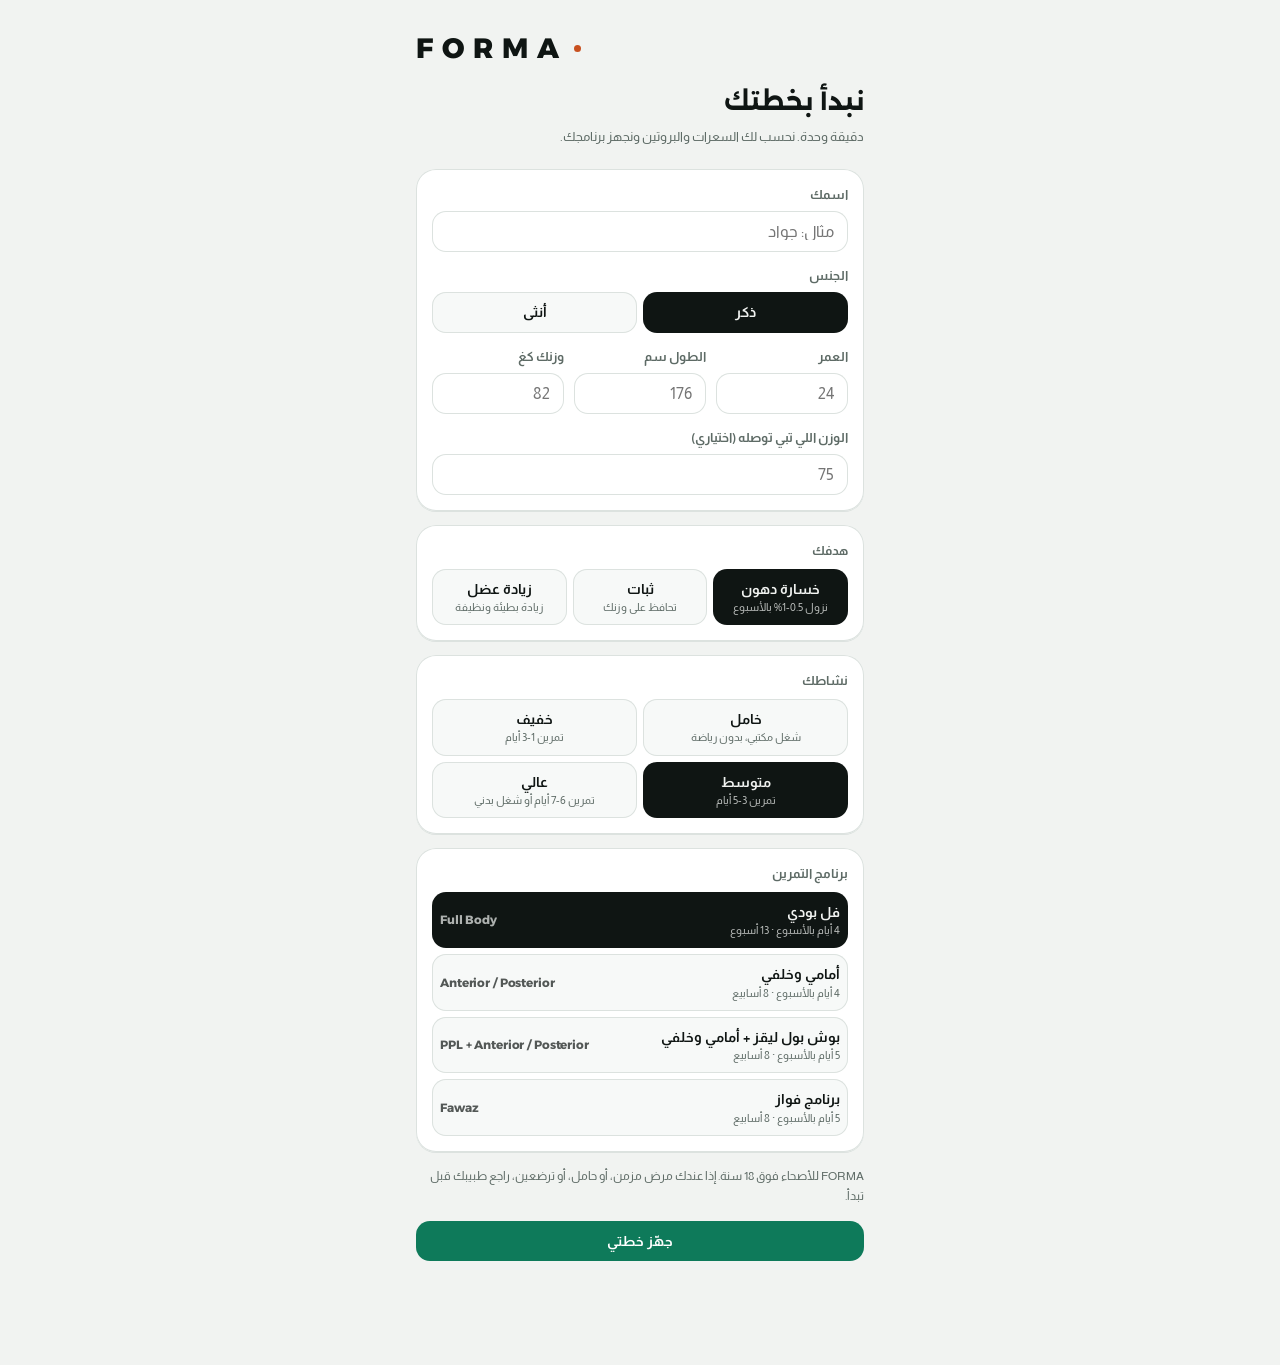
==== index.html @ 33a4f9f1 "Add files via upload" ====
<!doctype html>
<html lang="ar" dir="rtl">
<head>
<meta charset="utf-8">
<meta name="viewport" content="width=device-width, initial-scale=1, viewport-fit=cover">
<title>FORMA</title>
<meta name="description" content="FORMA: أكلك وتمرينك ووزنك في مكان واحد">
<meta name="theme-color" content="#F1F3F1" media="(prefers-color-scheme: light)">
<meta name="theme-color" content="#0B0F0E" media="(prefers-color-scheme: dark)">
<link rel="manifest" href="manifest.webmanifest">
<link rel="icon" href="icon-192.png" type="image/png">
<link rel="apple-touch-icon" href="apple-touch-icon.png">
<meta name="apple-mobile-web-app-capable" content="yes">
<meta name="mobile-web-app-capable" content="yes">
<meta name="apple-mobile-web-app-title" content="FORMA">
<meta name="apple-mobile-web-app-status-bar-style" content="default">
<link rel="preconnect" href="https://fonts.googleapis.com">
<link rel="preconnect" href="https://fonts.gstatic.com" crossorigin>
<link rel="stylesheet" href="https://fonts.googleapis.com/css2?family=Alexandria:wght@400;500;600;700;800&family=Almarai:wght@400;700;800&display=swap">
<style>
/* FORMA. Layout: single phone column, sticky top bar, fixed tab bar, bottom sheets */
:root{
  --bg:#F1F3F1; --surface:#FFFFFF; --raise:#F7F9F8; --ink:#0F1513; --muted:#5E6B66; --line:#DCE2DF;
  --accent:#0E7A5A; --accent-ink:#0A5C44; --accent-soft:#DDEFE7; --on-accent:#FFFFFF;
  --hot:#C8501F; --hot-soft:#F8E3D9; --track:#E3E8E5; --slab:#0F1513; --on-slab:#F1F3F1; --slab-muted:#9AA7A1; --slab-accent:#6FDDB2;
  --display:"Alexandria","Almarai",system-ui,sans-serif;
  --body:"Almarai","Alexandria",system-ui,sans-serif;
  --r:20px;
  padding-top:env(safe-area-inset-top,0px);
}
@media (prefers-color-scheme: dark){:root:not([data-theme="light"]){
  --bg:#0B0F0E; --surface:#141A18; --raise:#1A211F; --ink:#E9EFEC; --muted:#8E9C96; --line:#243029;
  --accent:#3DCB95; --accent-ink:#5FDBAA; --accent-soft:#15322A; --on-accent:#06100C;
  --hot:#F07A4F; --hot-soft:#3A2018; --track:#202925; --slab:#16201D; --on-slab:#E9EFEC; --slab-muted:#8E9C96; --slab-accent:#3DCB95; color-scheme:dark}}
:root[data-theme="dark"]{
  --bg:#0B0F0E; --surface:#141A18; --raise:#1A211F; --ink:#E9EFEC; --muted:#8E9C96; --line:#243029;
  --accent:#3DCB95; --accent-ink:#5FDBAA; --accent-soft:#15322A; --on-accent:#06100C;
  --hot:#F07A4F; --hot-soft:#3A2018; --track:#202925; --slab:#16201D; --on-slab:#E9EFEC; --slab-muted:#8E9C96; --slab-accent:#3DCB95; color-scheme:dark}
*{box-sizing:border-box}
[hidden]{display:none!important}
html{-webkit-text-size-adjust:100%}
body{background:var(--bg);color:var(--ink);font-family:var(--body);font-size:15px;line-height:1.6;margin:0;direction:rtl;-webkit-tap-highlight-color:transparent}
body::before{content:"";position:fixed;inset:0 0 auto;height:env(safe-area-inset-top,0px);z-index:10;background:var(--bg)}
.app{max-width:480px;margin:0 auto;padding-left:max(16px,env(safe-area-inset-left,0px));padding-right:max(16px,env(safe-area-inset-right,0px));padding-block:0 calc(104px + env(safe-area-inset-bottom,0px))}
.num{font-family:var(--display);font-variant-numeric:tabular-nums;letter-spacing:-.01em}
header{position:sticky;top:env(safe-area-inset-top,0px);background:var(--bg);z-index:5;display:flex;align-items:center;justify-content:space-between;gap:8px;padding-block:14px 12px}
.logo{font-family:var(--display);font-weight:800;font-size:19px;letter-spacing:.32em;direction:ltr;display:flex;align-items:center;gap:6px}
.logo i{width:7px;height:7px;border-radius:50%;background:var(--hot);display:inline-block}
.hright{display:flex;align-items:center;gap:8px}
.chipbtn{display:flex;align-items:center;gap:6px;background:var(--surface);border-radius:999px;padding:5px 12px;font-weight:700;font-size:13px;color:var(--ink);box-shadow:0 0 0 1px var(--line) inset}
.chipbtn svg{width:15px;height:15px}
.flame{fill:var(--hot)}
.iconbtn{width:36px;height:36px;padding:0;display:grid;place-items:center;background:var(--surface);border-radius:999px;color:var(--ink);box-shadow:0 0 0 1px var(--line) inset}
.iconbtn svg{width:18px;height:18px;stroke:currentColor;fill:none;stroke-width:1.8;stroke-linecap:round;stroke-linejoin:round}
h1,h2,h3{font-family:var(--display);margin:0;text-wrap:balance;font-weight:700}
h1{font-size:25px;line-height:1.35}
h2{font-size:17px}
h3{font-size:14px}
.sub{color:var(--muted);font-size:13px}
.lbl{font-size:12px;color:var(--muted);font-weight:700;letter-spacing:.02em}
.stack{display:flex;flex-direction:column;gap:14px}
.card{background:var(--surface);border-radius:var(--r);padding:16px;min-width:0;box-shadow:0 1px 0 var(--line),0 0 0 1px var(--line) inset}
.card.flat{box-shadow:none;background:var(--raise)}
.row{display:flex;align-items:center;justify-content:space-between;gap:10px}
.wrap{flex-wrap:wrap}
.wide{width:100%}
/* hero */
.hero{background:var(--slab);color:var(--on-slab);border-radius:24px;padding:18px 18px 16px;display:flex;flex-direction:column;gap:14px}
.hero .sub,.hero .lbl{color:var(--slab-muted)}
.big{font-family:var(--display);font-weight:800;font-size:56px;line-height:1;font-variant-numeric:tabular-nums;letter-spacing:-.02em}
.big small{font-size:15px;font-weight:600;color:var(--slab-muted);margin-inline-start:6px;letter-spacing:0}
.big.over{color:var(--hot)}
.meter{height:10px;border-radius:99px;background:color-mix(in srgb,var(--on-slab) 14%,transparent);overflow:hidden;display:flex}
.meter i{display:block;height:100%;background:var(--accent)}
.meter i.over{background:var(--hot)}
.macros{display:grid;grid-template-columns:repeat(3,1fr);gap:12px}
.mac{display:flex;flex-direction:column;gap:5px;min-width:0}
.mac .v{font-family:var(--display);font-weight:700;font-size:15px;font-variant-numeric:tabular-nums}
.mac .v span{color:var(--slab-muted);font-weight:500;font-size:12px}
.mbar{height:5px;border-radius:99px;background:color-mix(in srgb,var(--on-slab) 14%,transparent);overflow:hidden}
.mbar i{display:block;height:100%;border-radius:99px;background:var(--on-slab)}
.mac.p .mbar i{background:var(--accent)}
.mac.p .v{color:var(--slab-accent)}
.mac.p .mbar i{background:var(--slab-accent)}
.meter i{background:var(--slab-accent)}
/* buttons */
button{font-family:var(--body);font-size:14px;font-weight:700;border:0;border-radius:14px;padding:11px 14px;cursor:pointer;background:var(--accent-soft);color:var(--accent-ink);line-height:1.3}
button.primary{background:var(--accent);color:var(--on-accent)}
button.ink{background:var(--ink);color:var(--bg)}
button.ghost{background:none;color:var(--muted);padding:6px 8px;font-weight:700}
button.danger{background:var(--hot-soft);color:var(--hot)}
button.light{background:color-mix(in srgb,var(--on-slab) 12%,transparent);color:var(--on-slab)}
button:disabled{opacity:.35;cursor:default}
button:focus-visible,input:focus-visible,a:focus-visible{outline:3px solid var(--hot);outline-offset:2px}
.pill{display:inline-flex;align-items:center;gap:4px;font-size:11.5px;padding:3px 9px;border-radius:999px;background:var(--accent-soft);color:var(--accent-ink);font-weight:700;white-space:nowrap}
.pill.hot{background:var(--hot-soft);color:var(--hot)}
.pill.mute{background:var(--track);color:var(--muted)}
/* inputs */
input[type=search],input[type=number],input[type=text],input[type=date]{font-family:var(--body);font-size:16px;width:100%;padding:12px 14px;border-radius:14px;border:0;box-shadow:0 0 0 1px var(--line) inset;background:var(--surface);color:var(--ink);min-width:0}
.field{display:flex;flex-direction:column;gap:6px;min-width:0}
.field label,.flabel{font-size:12.5px;color:var(--muted);font-weight:700}
.grid2{display:grid;grid-template-columns:1fr 1fr;gap:10px}
.grid3{display:grid;grid-template-columns:repeat(3,1fr);gap:10px}
.seg{display:grid;gap:6px}
.seg button{background:var(--raise);color:var(--ink);font-weight:700;padding:11px 8px;text-align:center;box-shadow:0 0 0 1px var(--line) inset}
.seg button small{display:block;color:var(--muted);font-size:11px;font-weight:400;margin-top:2px}
.seg button[aria-pressed=true]{background:var(--ink);color:var(--bg);box-shadow:none}
.seg button[aria-pressed=true] small{color:var(--bg);opacity:.75}
.prog-opt{text-align:right!important;display:flex;justify-content:space-between;align-items:center;gap:8px}
.chips{display:flex;gap:8px;overflow-x:auto;padding-bottom:2px;scrollbar-width:none;margin-inline:-2px;padding-inline:2px}
.chips::-webkit-scrollbar{display:none}
.chip{white-space:nowrap;border-radius:999px;padding:8px 14px;background:var(--surface);box-shadow:0 0 0 1px var(--line) inset;color:var(--ink);font-weight:700;font-size:13px}
.chip[aria-pressed=true]{background:var(--ink);color:var(--bg);box-shadow:none}
/* lists */
.list{display:flex;flex-direction:column}
.item{display:flex;align-items:center;justify-content:space-between;gap:10px;padding:12px 2px;border-bottom:1px solid var(--line);background:none;border-radius:0;color:var(--ink);font-weight:400;text-align:right;width:100%}
.item:last-child{border-bottom:0}
.item .n{font-weight:700;min-width:0;flex:1;display:flex;flex-direction:column;gap:1px}
.item .n small{color:var(--muted);font-weight:400;font-size:12px}
.item .m{color:var(--muted);font-size:12.5px;font-variant-numeric:tabular-nums;white-space:nowrap;font-family:var(--display)}
.plus{width:34px;height:34px;border-radius:12px;display:grid;place-items:center;background:var(--accent-soft);color:var(--accent-ink);font-size:20px;font-weight:700;flex:none;font-family:var(--display)}
.daybar{display:flex;align-items:center;justify-content:space-between;gap:8px}
.daybar .d{font-family:var(--display);font-weight:700;font-size:17px}
.daybar button{width:40px;height:40px;padding:0;font-size:18px;background:var(--surface);color:var(--ink);box-shadow:0 0 0 1px var(--line) inset}
.meal-h{display:flex;align-items:center;justify-content:space-between;gap:8px;margin-bottom:2px}
.meal-h h3{font-size:14px}
.del{background:none;color:var(--muted);padding:4px 8px;font-size:20px;line-height:1}
.empty{color:var(--muted);font-size:13px;padding:6px 0}
.progress{height:8px;border-radius:99px;background:var(--track);overflow:hidden}
.progress i{display:block;height:100%;background:var(--accent);border-radius:99px}
/* training */
.ex{padding-block:14px;border-top:1px solid var(--line)}
.ex:first-child{border-top:0;padding-top:2px}
.ex-h{display:flex;align-items:flex-start;justify-content:space-between;gap:8px}
.ex a{color:var(--ink);font-weight:700;text-decoration:none;font-family:var(--display);font-size:15px;direction:ltr;unicode-bidi:isolate}
.ex .meta{display:flex;gap:6px;flex-wrap:wrap;margin-top:4px;align-items:center}
.ex .last{font-size:12px;color:var(--muted);font-variant-numeric:tabular-nums;margin-top:4px}
.sets{display:grid;grid-template-columns:24px 1fr 1fr 44px;gap:6px;align-items:center;margin-top:10px;font-variant-numeric:tabular-nums}
.sets input{padding:9px 6px;text-align:center;font-size:16px;font-family:var(--display)}
.sets input.pr{box-shadow:0 0 0 2px var(--accent) inset;background:var(--accent-soft)}
.sets .h{font-size:11px;color:var(--muted);text-align:center;font-weight:700}
.done{width:44px;height:42px;padding:0;border-radius:12px;background:var(--track);color:var(--muted);font-size:16px}
.done[aria-pressed=true]{background:var(--accent);color:var(--on-accent)}
.swap{padding:5px 10px;font-size:12px;border-radius:10px;background:var(--raise);color:var(--muted);box-shadow:0 0 0 1px var(--line) inset}
.rest{position:fixed;left:50%;transform:translateX(-50%);top:calc(64px + env(safe-area-inset-top,0px));z-index:7;background:var(--ink);color:var(--bg);border-radius:999px;padding:8px 16px;font-family:var(--display);font-weight:700;font-variant-numeric:tabular-nums;display:flex;gap:10px;align-items:center;font-size:14px}
.rest button{padding:2px 8px;background:none;color:var(--bg);opacity:.7;font-size:16px}
.guide{font-size:13px;color:var(--muted);line-height:1.8;margin:0;padding-inline-start:18px}
details summary{cursor:pointer;font-weight:700;font-size:13px;color:var(--ink);list-style:none}
details summary::-webkit-details-marker{display:none}
/* progress */
.grid28{display:grid;grid-template-columns:repeat(7,1fr);gap:6px;direction:ltr}
.grid28 i{aspect-ratio:1;border-radius:7px;background:var(--track);max-width:100%}
.grid28 i.f{background:color-mix(in srgb,var(--accent) 40%,var(--track))}
.grid28 i.w{background:var(--accent)}
.grid28 i.t{box-shadow:0 0 0 2px var(--ink) inset}
.legend{display:flex;gap:14px;font-size:12px;color:var(--muted);margin-top:10px;flex-wrap:wrap}
.legend b{display:inline-block;width:10px;height:10px;border-radius:3px;margin-inline-end:5px;vertical-align:middle}
.stats{display:grid;grid-template-columns:repeat(3,1fr);gap:8px}
.stat{background:var(--raise);border-radius:14px;padding:10px;display:flex;flex-direction:column;gap:2px;min-width:0}
.stat b{font-family:var(--display);font-size:18px;font-variant-numeric:tabular-nums}
.stat span{font-size:11.5px;color:var(--muted)}
/* nav */
nav{position:fixed;inset:auto 0 0;background:color-mix(in srgb,var(--surface) 92%,transparent);backdrop-filter:blur(14px);-webkit-backdrop-filter:blur(14px);border-top:1px solid var(--line);display:flex;justify-content:center;z-index:6;padding-bottom:env(safe-area-inset-bottom,0px);padding-left:env(safe-area-inset-left,0px);padding-right:env(safe-area-inset-right,0px)}
nav .in{display:grid;grid-template-columns:repeat(4,1fr);width:100%;max-width:480px}
nav button{background:none;color:var(--muted);border-radius:0;padding:10px 4px 12px;display:flex;flex-direction:column;align-items:center;gap:3px;font-size:11.5px}
nav button svg{width:23px;height:23px;stroke:currentColor;fill:none;stroke-width:1.8;stroke-linecap:round;stroke-linejoin:round}
nav button[aria-current=page]{color:var(--ink)}
nav button[aria-current=page] svg{stroke:var(--accent);stroke-width:2.2}
/* sheet */
.sheet-bg{position:fixed;inset:0;background:rgba(4,8,6,.5);z-index:20}
.sheet{position:fixed;inset:auto 0 0;z-index:21;background:var(--surface);border-radius:26px 26px 0 0;padding-block:10px calc(18px + env(safe-area-inset-bottom,0px));padding-left:max(16px,env(safe-area-inset-left,0px));padding-right:max(16px,env(safe-area-inset-right,0px));max-width:480px;margin:0 auto;max-height:90vh;overflow-y:auto}
.grab{width:40px;height:5px;border-radius:99px;background:var(--line);margin:0 auto 12px}
.amts{display:grid;grid-template-columns:repeat(3,1fr);gap:6px;margin:12px 0 10px}
.amts button,.meals button{padding:11px 0;background:var(--raise);color:var(--ink);box-shadow:0 0 0 1px var(--line) inset;font-family:var(--display)}
.amts button[aria-pressed=true]{background:var(--ink);color:var(--bg);box-shadow:none}
.meals{display:grid;grid-template-columns:repeat(4,1fr);gap:6px;margin:10px 0 12px}
.meals button{font-family:var(--body);font-size:13px;padding:9px 0}
.meals button[aria-pressed=true]{background:var(--accent);color:var(--on-accent);box-shadow:none}
.mrow{display:grid;grid-template-columns:repeat(4,1fr);gap:6px}
.mrow div{background:var(--raise);border-radius:12px;padding:8px 4px;text-align:center}
.mrow b{display:block;font-family:var(--display);font-size:16px;font-variant-numeric:tabular-nums}
.mrow span{font-size:11px;color:var(--muted)}
.check{display:flex;align-items:center;gap:8px;font-size:14px;margin:10px 0}
.check input{width:20px;height:20px;accent-color:var(--accent)}
.toast{position:fixed;left:50%;transform:translateX(-50%);bottom:calc(88px + env(safe-area-inset-bottom,0px));background:var(--ink);color:var(--bg);padding:11px 16px;border-radius:14px;z-index:30;font-weight:700;max-width:calc(100% - 32px);text-align:center;font-size:14px}
.note{font-size:12px;color:var(--muted);margin:0;line-height:1.7}
.center{text-align:center}
.install{background:var(--accent-soft);box-shadow:none}
.install ol{margin:6px 0 0;padding-inline-start:20px;color:var(--ink);font-size:13.5px}
.review{background:var(--raise);box-shadow:0 0 0 1px var(--line) inset}
.welcome{padding-block:26px 8px;display:flex;flex-direction:column;gap:8px}
.welcome .logo{font-size:28px;margin-bottom:6px}
.tip{display:flex;gap:12px;align-items:flex-start}
.tip .q{font-family:var(--display);font-weight:800;font-size:34px;line-height:.8;color:var(--accent)}
.tip p{margin:0;font-weight:700;font-size:15px;line-height:1.7}
.src{font-size:11px;color:var(--muted)}
svg text{fill:var(--muted);font-size:11px;font-family:var(--body)}
@media (prefers-reduced-motion:no-preference){.meter i,.mbar i,.progress i{transition:width .5s ease}}
.ed-sn{font-weight:700;font-size:17px}
.ed-ex{padding-block:12px;border-top:1px solid var(--line)}
.ed-top{display:flex;align-items:center;justify-content:space-between;gap:8px}
.ed-name{background:none;box-shadow:none;padding:4px 0;font-weight:700;color:var(--ink);text-align:left;flex:1;min-width:0;overflow-wrap:anywhere;font-size:15px;border-radius:0;text-decoration:underline dotted;text-decoration-color:var(--muted);text-underline-offset:5px}
.ed-move{display:flex;gap:4px;flex:none}
.ed-move button,.ed-step button{width:36px;height:36px;padding:0;border-radius:10px;font-size:16px;background:var(--raise);color:var(--ink);box-shadow:0 0 0 1px var(--line) inset}
.ed-move button:disabled{opacity:.3}
.ed-move .ed-rm{color:var(--hot)}
.ed-ctl{display:flex;align-items:center;gap:8px;margin-top:10px;flex-wrap:wrap}
.ed-step{display:flex;align-items:center;gap:8px;margin-inline-end:6px}
.ed-step b{min-width:16px;text-align:center;font-size:16px}
input.ed-reps{width:96px;padding:8px 10px}
.ed-add{background:transparent;color:var(--accent);box-shadow:none;border:1.5px dashed var(--line);font-weight:700}
.ed-day .swap{white-space:nowrap;flex:none}
</style>
</head>
<body>
<div class="app">
  <header id="hdr">
    <div class="logo">FORMA<i></i></div>
    <div class="hright">
      <div class="chipbtn" title="أيام متتالية سجلت فيها"><span id="streakIco" style="display:flex"></span><span id="streakN" class="num">0</span></div>
      <button class="iconbtn" id="gearB" aria-label="ملفي والإعدادات"></button>
    </div>
  </header>
  <main id="view" class="stack"></main>
</div>
<nav><div class="in">
  <button data-tab="today"><svg viewBox="0 0 24 24"><path d="M3 11.5 12 4l9 7.5"/><path d="M5.5 10v9.5h13V10"/></svg>اليوم</button>
  <button data-tab="food"><svg viewBox="0 0 24 24"><path d="M4 12h16a8 8 0 0 1-16 0z"/><path d="M8 8.5c0-1.6 1.5-1.6 1.5-3.2M12.5 8.5c0-1.6 1.5-1.6 1.5-3.2"/></svg>الأكل</button>
  <button data-tab="train"><svg viewBox="0 0 24 24"><path d="M2.5 10v4M5.5 7.5v9M18.5 7.5v9M21.5 10v4M5.5 12h13"/></svg>التمرين</button>
  <button data-tab="progress"><svg viewBox="0 0 24 24"><path d="M4 19.5h16"/><path d="M6 15.5l4-5 3 3 5-6.5"/></svg>تقدمي</button>
</div></nav>
<script src="foods.js"></script>
<script src="programs.js"></script>
<script src="app.js"></script>
</body>
</html>
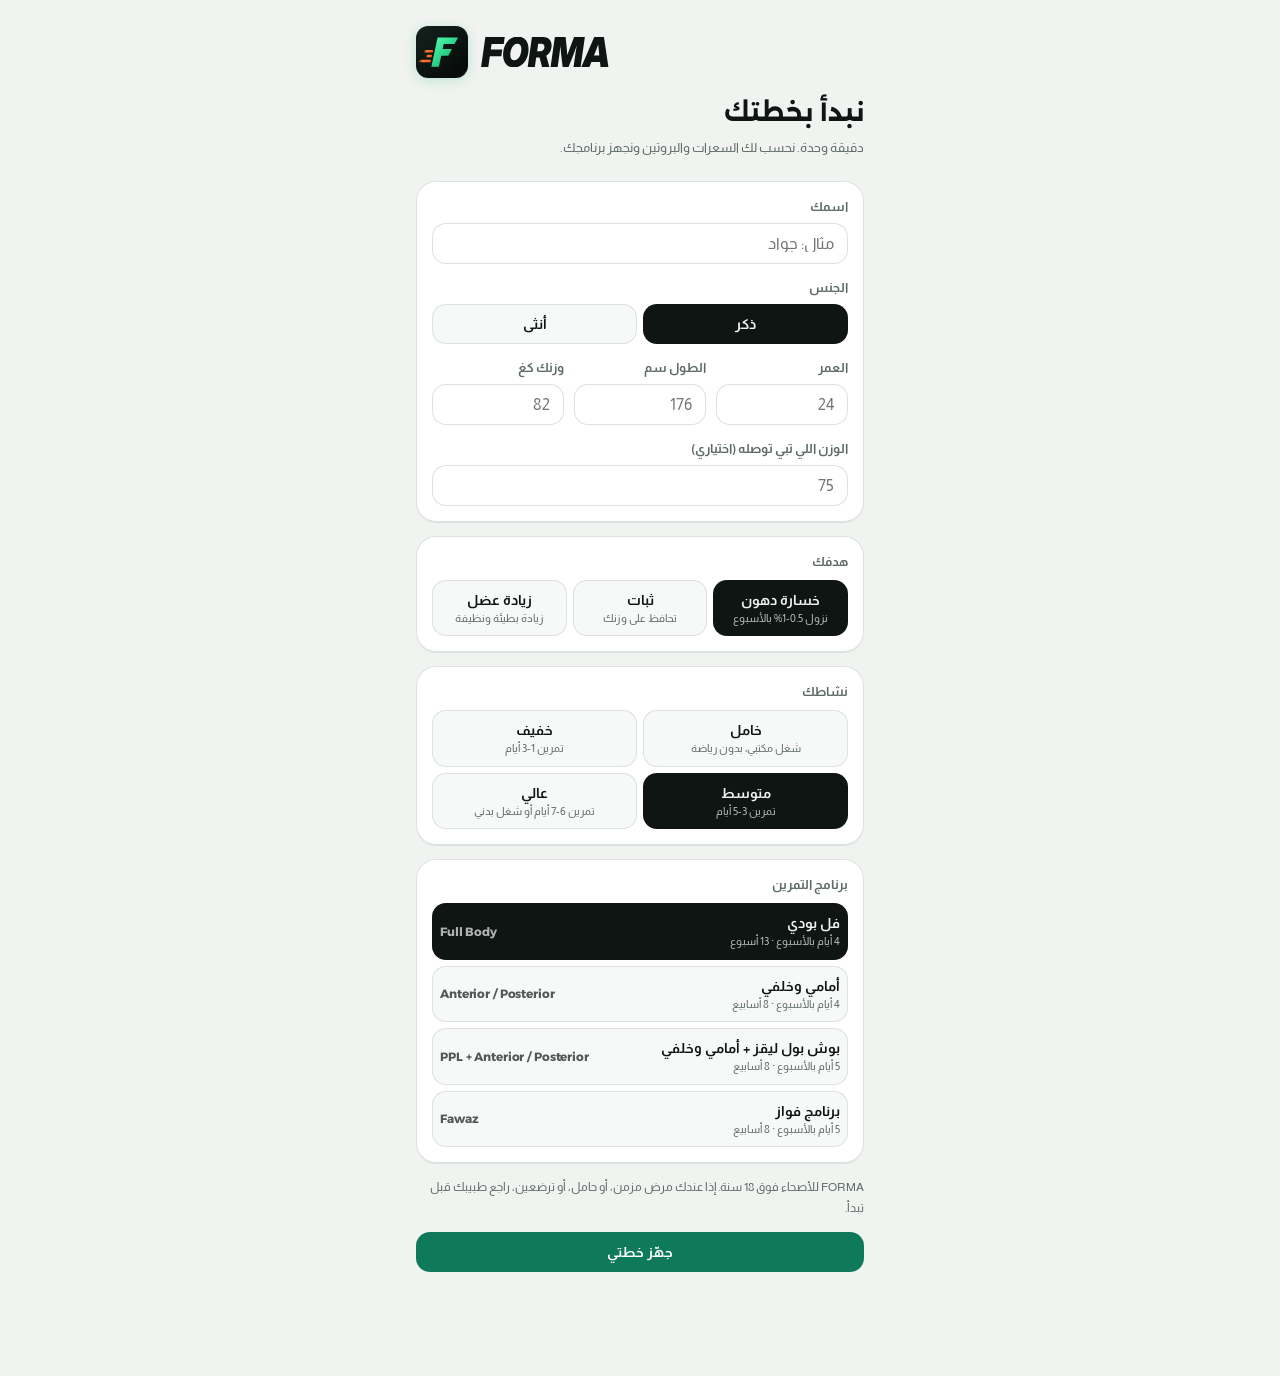
==== commit 75b7215b: "Add files via upload" ====
--- a/index.html
+++ b/index.html
@@ -44,8 +44,8 @@
 .app{max-width:480px;margin:0 auto;padding-left:max(16px,env(safe-area-inset-left,0px));padding-right:max(16px,env(safe-area-inset-right,0px));padding-block:0 calc(104px + env(safe-area-inset-bottom,0px))}
 .num{font-family:var(--display);font-variant-numeric:tabular-nums;letter-spacing:-.01em}
 header{position:sticky;top:env(safe-area-inset-top,0px);background:var(--bg);z-index:5;display:flex;align-items:center;justify-content:space-between;gap:8px;padding-block:14px 12px}
-.logo{font-family:var(--display);font-weight:800;font-size:19px;letter-spacing:.32em;direction:ltr;display:flex;align-items:center;gap:6px}
-.logo i{width:7px;height:7px;border-radius:50%;background:var(--hot);display:inline-block}
+.logo{direction:ltr;display:flex;align-items:center;gap:9px;color:var(--ink)}
+.logo .mk{width:32px;height:32px;flex:none;filter:drop-shadow(0 2px 6px rgba(16,179,109,.25))}.logo .wm{height:19px;width:auto;display:block}
 .hright{display:flex;align-items:center;gap:8px}
 .chipbtn{display:flex;align-items:center;gap:6px;background:var(--surface);border-radius:999px;padding:5px 12px;font-weight:700;font-size:13px;color:var(--ink);box-shadow:0 0 0 1px var(--line) inset}
 .chipbtn svg{width:15px;height:15px}
@@ -189,7 +189,7 @@
 .install ol{margin:6px 0 0;padding-inline-start:20px;color:var(--ink);font-size:13.5px}
 .review{background:var(--raise);box-shadow:0 0 0 1px var(--line) inset}
 .welcome{padding-block:26px 8px;display:flex;flex-direction:column;gap:8px}
-.welcome .logo{font-size:28px;margin-bottom:6px}
+.welcome .logo{margin-bottom:10px;gap:12px}.welcome .logo .mk{width:52px;height:52px}.welcome .logo .wm{height:30px}
 .tip{display:flex;gap:12px;align-items:flex-start}
 .tip .q{font-family:var(--display);font-weight:800;font-size:34px;line-height:.8;color:var(--accent)}
 .tip p{margin:0;font-weight:700;font-size:15px;line-height:1.7}
@@ -210,12 +210,25 @@
 input.ed-reps{width:96px;padding:8px 10px}
 .ed-add{background:transparent;color:var(--accent);box-shadow:none;border:1.5px dashed var(--line);font-weight:700}
 .ed-day .swap{white-space:nowrap;flex:none}
+.say{border:1.5px solid color-mix(in srgb,var(--accent) 35%,transparent)}
+.say-in{display:flex;gap:8px;align-items:center}
+.say-in input{flex:1}
+.say-in .primary{padding-inline:18px;white-space:nowrap}
+.mic{width:46px;height:46px;flex:none;padding:0;border-radius:14px;display:grid;place-items:center;background:var(--raise);box-shadow:0 0 0 1px var(--line) inset;color:var(--ink)}
+.mic svg{width:22px;height:22px;fill:none;stroke:currentColor;stroke-width:2;stroke-linecap:round}
+.mic.on{background:var(--hot);color:#fff;box-shadow:none;animation:pulse 1.2s infinite}
+@keyframes pulse{50%{opacity:.6}}
+.say-row{padding:10px 0;border-bottom:1px solid var(--line);display:grid;gap:8px}
+.say-sel{width:100%;font:inherit;font-weight:700;padding:10px 12px;border-radius:12px;border:0;box-shadow:0 0 0 1px var(--line) inset;background:var(--surface);color:var(--ink)}
+input.say-amt{width:96px;text-align:center;padding:8px 10px}
 </style>
 </head>
 <body>
 <div class="app">
   <header id="hdr">
-    <div class="logo">FORMA<i></i></div>
+    <div class="logo" aria-label="FORMA"><svg class="mk" viewBox="0 0 512 512" aria-hidden="true"><defs><linearGradient id="fhbg" x1="0" y1="0" x2="1" y2="1"><stop offset="0" stop-color="#14211C"/><stop offset="1" stop-color="#050807"/></linearGradient><linearGradient id="fhgr" x1="0" y1="0" x2="1" y2="1"><stop offset="0" stop-color="#4DF5A8"/><stop offset="1" stop-color="#10B36D"/></linearGradient><linearGradient id="fhor" x1="0" y1="0" x2="1" y2="0"><stop offset="0" stop-color="#FF8A3D" stop-opacity="0"/><stop offset=".35" stop-color="#FF7A2F"/><stop offset="1" stop-color="#FF5A1F"/></linearGradient></defs><rect width="512" height="512" rx="120" fill="url(#fhbg)"/><g transform="translate(256 256) skewX(-12) translate(-256 -256)">
+<rect x="70" y="236" width="96" height="24" rx="12" fill="url(#fhor)"/><rect x="104" y="284" width="62" height="24" rx="12" fill="url(#fhor)"/><rect x="40" y="332" width="126" height="24" rx="12" fill="url(#fhor)"/>
+<path d="M182 112 H384 L362 178 H256 V226 H348 L326 292 H256 V400 H182 Z" fill="url(#fhgr)"/></g></svg><svg class="wm" viewBox="-60 -1490 6478 1490" aria-hidden="true"><path d="M-6.02 0H351.74L428.28 -536H998.46L1046.62 -874H476.44L513.42 -1138H1118.0L1168.74 -1490H206.4Z M1628.8400000000001 24C2064.0 24 2352.1 -389 2352.1 -893C2352.1 -1294 2126.7799999999997 -1514 1812.88 -1514C1369.98 -1514 1088.76 -1090 1088.76 -597C1088.76 -198 1313.22 24 1628.8400000000001 24ZM1645.1799999999998 -336C1513.6 -336 1446.52 -430 1446.52 -601C1446.52 -853 1560.9 -1154 1796.54 -1154C1928.12 -1154 1995.1999999999998 -1060 1995.1999999999998 -890C1995.1999999999998 -642 1885.12 -336 1645.1799999999998 -336Z M2307.38 0H2665.1400000000003L2731.36 -466H2897.34L3022.9 0H3387.54L3231.88 -555C3369.48 -641 3461.5 -785 3488.16 -970C3532.88 -1289 3369.48 -1490 3064.1800000000003 -1490H2519.8ZM2777.8 -788 2829.4 -1152H2989.36C3096.86 -1152 3154.48 -1079 3139.0 -970C3123.52 -861 3044.4 -788 2936.9 -788Z M3445.16 0H3796.04L3877.74 -576C3891.5 -672 3912.14 -862 3933.64 -1047C3949.12 -864 3965.46 -677 3977.5 -576L4047.16 0H4336.12L4566.6 -576C4608.74 -681 4680.98 -878 4748.0599999999995 -1065C4717.1 -876 4681.84 -676 4667.219999999999 -576L4585.5199999999995 0H4936.4L5148.82 -1490H4613.04L4432.44 -1024C4393.74 -923 4330.96 -750 4276.78 -597C4265.599999999999 -750 4251.84 -923 4240.66 -1024L4191.639999999999 -1490H3657.58Z M4971.66 0H5374.139999999999L5472.179999999999 -245H5900.459999999999L5926.259999999999 0H6317.5599999999995L6095.679999999999 -1490H5614.08ZM5600.32 -565 5605.48 -578C5677.719999999999 -758 5745.66 -932 5812.74 -1113C5828.219999999999 -932 5846.28 -758 5865.2 -578L5866.919999999999 -565Z" fill="currentColor"/></svg></div>
     <div class="hright">
       <div class="chipbtn" title="أيام متتالية سجلت فيها"><span id="streakIco" style="display:flex"></span><span id="streakN" class="num">0</span></div>
       <button class="iconbtn" id="gearB" aria-label="ملفي والإعدادات"></button>
@@ -231,6 +244,7 @@
 </div></nav>
 <script src="foods.js"></script>
 <script src="programs.js"></script>
+<script src="smart.js"></script>
 <script src="app.js"></script>
 </body>
 </html>
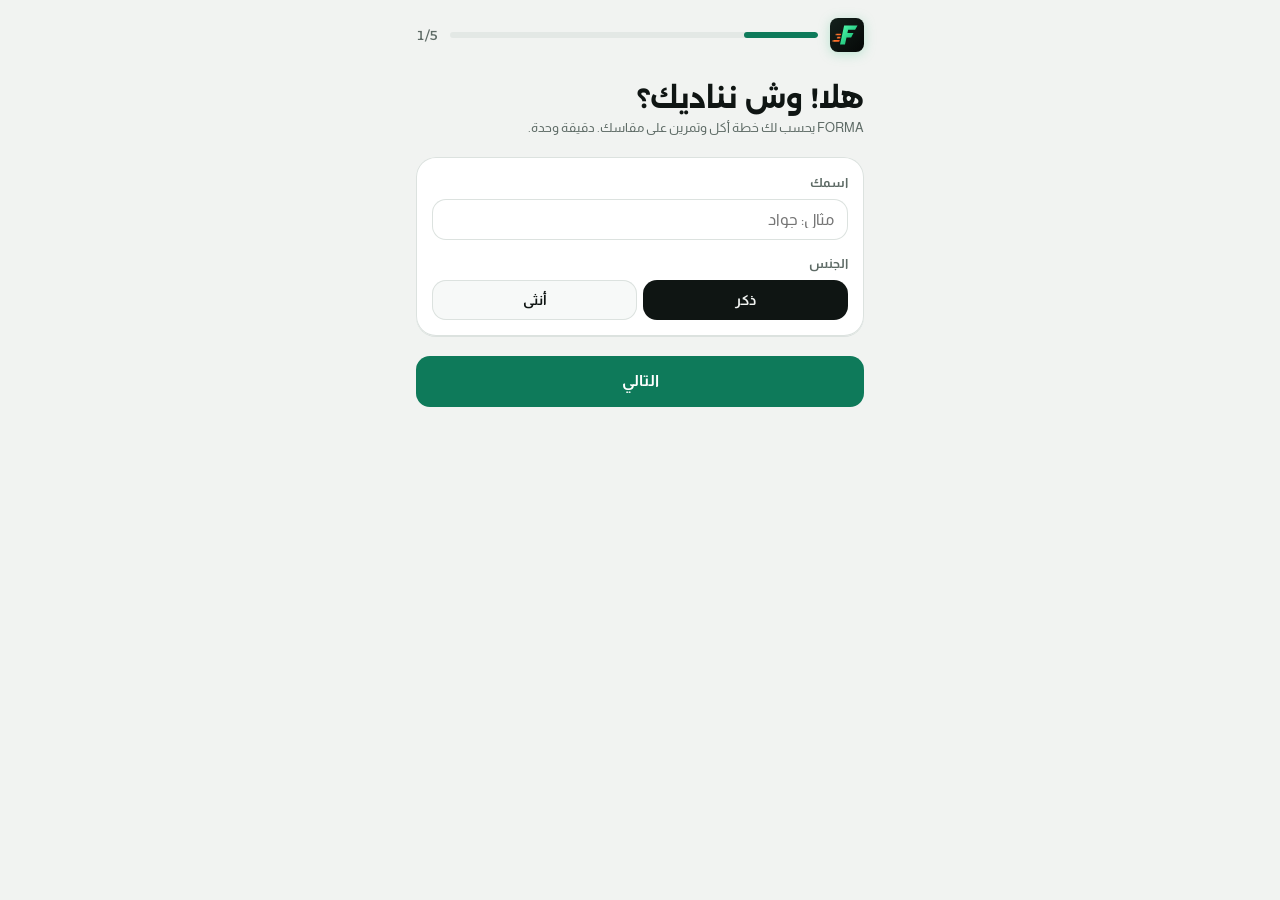
==== commit fff4e91c: "FORMA 2.5: barcode scan, plan screen, lighter workout, share cards, smarter suggestions" ====
--- a/index.html
+++ b/index.html
@@ -222,6 +222,7 @@
 .say-sel{width:100%;font:inherit;font-weight:700;padding:10px 12px;border-radius:12px;border:0;box-shadow:0 0 0 1px var(--line) inset;background:var(--surface);color:var(--ink)}
 input.say-amt{width:96px;text-align:center;padding:8px 10px}
 </style>
+<link rel="stylesheet" href="plus.css">
 </head>
 <body>
 <div class="app">
--- a/plus.css
+++ b/plus.css
@@ -0,0 +1,76 @@
+/* FORMA 2.5: الباركود، البداية، التمرين، المشاركة */
+button svg{width:18px;height:18px;stroke:currentColor;fill:none;stroke-width:1.9;stroke-linecap:round;stroke-linejoin:round;vertical-align:-4px}
+.scanb{width:46px;height:46px;flex:none;padding:0;display:grid;place-items:center;background:var(--surface);color:var(--ink);box-shadow:0 0 0 1px var(--line) inset}
+.scanb svg{width:22px;height:22px}
+.scanbox{position:relative;margin-top:12px;border-radius:20px;overflow:hidden;background:#000;aspect-ratio:4/3}
+.scanbox video{width:100%;height:100%;object-fit:cover;display:block}
+.scanframe{position:absolute;inset:0;display:grid;place-items:center;pointer-events:none}
+.scanframe i{width:72%;height:34%;border-radius:16px;box-shadow:0 0 0 2000px rgba(0,0,0,.38);outline:3px solid #3DCB95;outline-offset:-3px;position:relative;overflow:hidden}
+.scanframe i::after{content:"";position:absolute;left:0;right:0;top:0;height:2px;background:#3DCB95;box-shadow:0 0 12px #3DCB95;animation:scanline 1.6s ease-in-out infinite alternate}
+@keyframes scanline{to{top:calc(100% - 2px)}}
+.scanmsg{position:absolute;inset:auto 0 10px;text-align:center;color:#fff;font-weight:700;font-size:13px;text-shadow:0 1px 3px rgba(0,0,0,.6)}
+
+/* البداية */
+.wz-top{display:flex;align-items:center;gap:12px;padding-top:18px;min-height:52px}
+.wz-logo{margin:0}.wz-logo .mk{width:34px;height:34px}.wz-logo .wm{display:none}
+.wz-back{font-size:20px;padding:6px 10px;color:var(--ink)}
+.wz-bar{flex:1;height:6px;border-radius:99px;background:var(--track);overflow:hidden}
+.wz-bar i{display:block;height:100%;background:var(--accent);border-radius:99px;transition:width .4s ease}
+.wz{animation:wzIn .35s ease both}
+@keyframes wzIn{from{opacity:0;transform:translateX(-14px)}to{opacity:1;transform:none}}
+.wz-q{padding-block:14px 4px}.wz-q h1{font-size:28px}
+.wz-opts{grid-template-columns:1fr}
+.wz-opts button{padding:18px 16px;font-size:16px;text-align:right;border-radius:18px}
+.wz-opts button small{font-size:12.5px;margin-top:4px}
+.wz-next{margin-top:6px;padding:15px;font-size:16px}
+
+/* خطتك جاهزة */
+.plan{display:flex;flex-direction:column;gap:14px;padding-top:6px}
+.plan-h{display:flex;flex-direction:column;gap:8px;align-items:flex-start}.plan-h h1{font-size:27px}
+.plan-mac{display:grid;grid-template-columns:repeat(3,1fr);gap:8px}
+.plan-mac div{background:color-mix(in srgb,var(--on-slab) 8%,transparent);border-radius:14px;padding:10px;text-align:center}
+.plan-mac b{display:block;font-family:var(--display);font-size:22px;font-weight:800;color:var(--slab-accent)}
+.plan-mac span{font-size:12px;color:var(--slab-muted)}
+.plan-chart{width:100%;height:auto;display:block;margin-top:4px;direction:ltr}
+.plan-chart text{font-size:12px}
+.pj-line{stroke-dasharray:900;stroke-dashoffset:900;animation:draw 1.4s .5s ease forwards}
+@keyframes draw{to{stroke-dashoffset:0}}
+.plan-steps{margin:0;padding-inline-start:20px;display:flex;flex-direction:column;gap:8px;font-size:14px;line-height:1.7}
+.rise{animation:rise .5s cubic-bezier(.2,.8,.2,1) both;animation-delay:calc(var(--d,0)*90ms)}
+@keyframes rise{from{opacity:0;transform:translateY(14px)}to{opacity:1;transform:none}}
+
+/* التمرين */
+.ex-list{padding-block:8px}
+.ex{scroll-margin-top:80px}
+.ex-c{display:flex;align-items:center;gap:12px;width:100%;background:none;border-radius:0;padding:12px 2px;border-top:1px solid var(--line);color:var(--ink);text-align:right;font-weight:400}
+.ex-list>.ex:first-child{border-top:0}
+.ex-ci{width:30px;height:30px;flex:none;border-radius:99px;display:grid;place-items:center;background:var(--track);color:var(--muted);font-family:var(--display);font-weight:800;font-size:13px}
+.ex-c.ok .ex-ci{background:var(--accent);color:var(--on-accent)}
+.ex-c.ok .ex-cn b{color:var(--muted)}
+.ex-cn{flex:1;min-width:0;display:flex;flex-direction:column;gap:1px}
+.ex-cn b{font-family:var(--display);font-size:14.5px;text-align:right;unicode-bidi:plaintext;overflow:hidden;text-overflow:ellipsis;white-space:nowrap}
+.ex-cn small{font-size:12px;color:var(--muted)}
+.ex-cc{font-size:12px;color:var(--accent);font-weight:800;white-space:nowrap}
+.ex.open{background:var(--raise);margin-inline:-10px;padding:14px 10px;border-radius:16px;border-top:0}
+.ex-tools{display:flex;gap:6px;flex:none}
+.ex-tools .swap svg{width:16px;height:16px;vertical-align:-3px}
+.ex-next{display:block;margin:10px auto 0;color:var(--accent)}
+.wk-stat{display:flex;justify-content:space-between;background:var(--surface);border-radius:14px;padding:10px 14px;font-size:13px;color:var(--muted);box-shadow:0 0 0 1px var(--line) inset}
+.wk-stat b{color:var(--ink);font-family:var(--display);margin-inline-start:4px}
+.rest{gap:10px;padding:8px 10px 8px 14px;top:auto;bottom:calc(84px + env(safe-area-inset-bottom,0px));box-shadow:0 6px 24px rgba(0,0,0,.25)}
+body:has(#rest) .toast{bottom:calc(140px + env(safe-area-inset-bottom,0px))}
+body:has(#rest) .app{padding-bottom:150px}
+.rest b{font-size:17px;min-width:44px;text-align:center}
+.rest button{padding:4px 9px;border-radius:99px;font-size:13px;opacity:1;background:color-mix(in srgb,var(--bg) 16%,transparent);color:var(--bg)}
+.rest.ready{background:var(--accent);color:var(--on-accent)}
+.rest.ready button{color:var(--on-accent);background:color-mix(in srgb,var(--on-accent) 14%,transparent)}
+.done-h{display:flex;flex-direction:column;gap:8px;align-items:flex-start}
+
+/* المشاركة */
+.shareb{display:inline-flex;align-items:center;gap:6px;padding:9px 14px;white-space:nowrap}
+.share-img{display:block;width:62%;max-width:260px;margin:10px auto 0;border-radius:18px;box-shadow:0 8px 30px rgba(0,0,0,.25)}
+a.btn{display:flex;align-items:center;justify-content:center;font-family:var(--body);font-size:14px;font-weight:700;border-radius:14px;padding:11px 14px;background:var(--accent-soft);color:var(--accent-ink);text-decoration:none}
+a.btn.primary{background:var(--accent);color:var(--on-accent)}
+.hp{color:var(--accent);font-weight:800}
+.hero .hp{color:var(--slab-accent)}
+@media (prefers-reduced-motion:reduce){.rise,.wz,.pj-line,.scanframe i::after{animation:none!important;opacity:1;transform:none;stroke-dashoffset:0}}
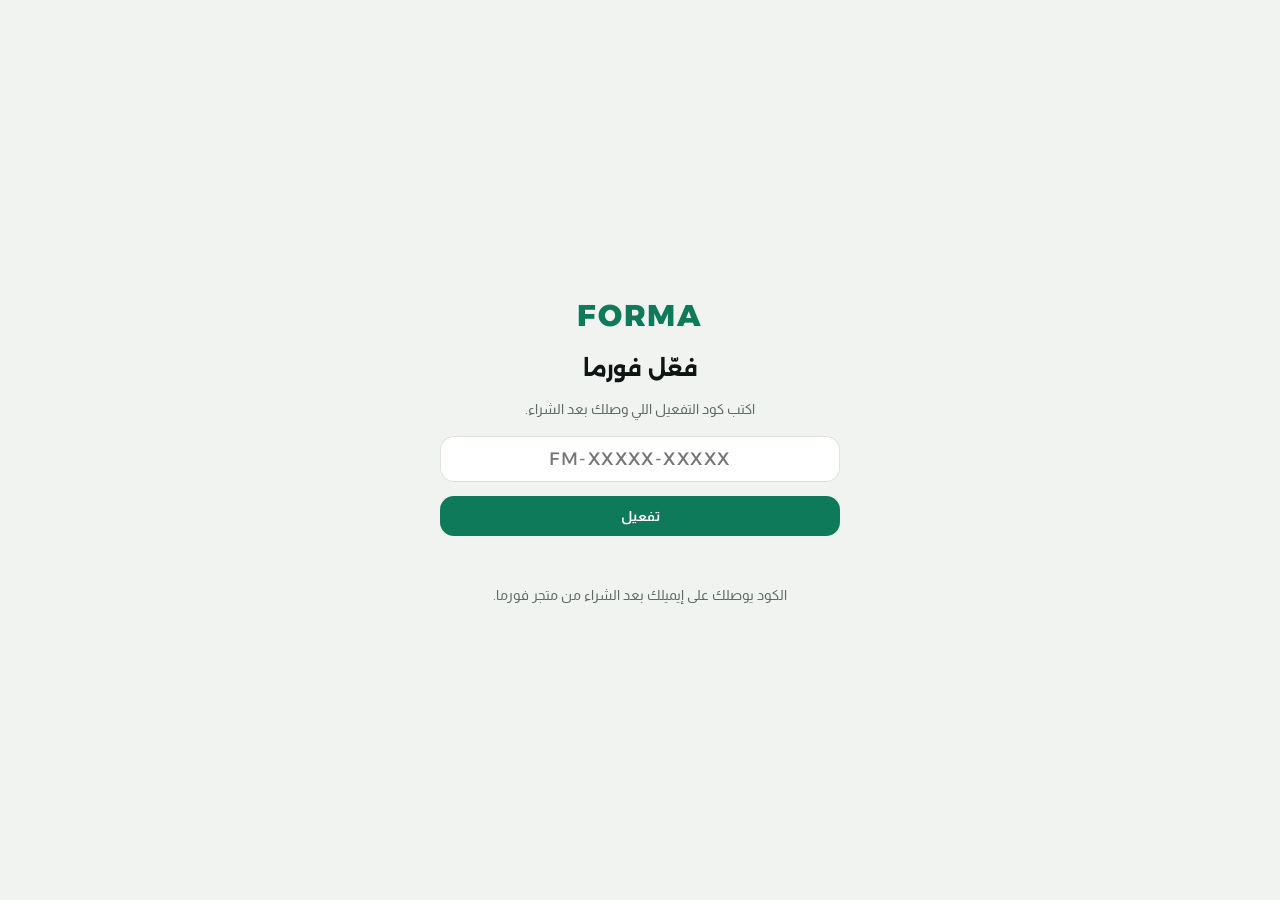
==== commit b67e9964: "Load activation gate in public app Co-Authored-By: Claude Opus 5.5 <noreply@anthropic.com> Claude-S" ====
--- a/index.html
+++ b/index.html
@@ -243,6 +243,7 @@
   <button data-tab="train"><svg viewBox="0 0 24 24"><path d="M2.5 10v4M5.5 7.5v9M18.5 7.5v9M21.5 10v4M5.5 12h13"/></svg>التمرين</button>
   <button data-tab="progress"><svg viewBox="0 0 24 24"><path d="M4 19.5h16"/><path d="M6 15.5l4-5 3 3 5-6.5"/></svg>تقدمي</button>
 </div></nav>
+<script src="gate.js"></script>
 <script src="foods.js"></script>
 <script src="programs.js"></script>
 <script src="smart.js"></script>
--- a/plus.css
+++ b/plus.css
@@ -74,3 +74,100 @@
 .hp{color:var(--accent);font-weight:800}
 .hero .hp{color:var(--slab-accent)}
 @media (prefers-reduced-motion:reduce){.rise,.wz,.pj-line,.scanframe i::after{animation:none!important;opacity:1;transform:none;stroke-dashoffset:0}}
+
+/* FORMA 2.6: ماكروز ملونة + صفحة أكل أبسط */
+:root{--mp:#0E8A5F;--mc:#B7791F;--mf:#D2452F}
+@media (prefers-color-scheme: dark){:root:not([data-theme="light"]){--mp:#4ADE80;--mc:#FBBF24;--mf:#F87171}}
+:root[data-theme="dark"]{--mp:#4ADE80;--mc:#FBBF24;--mf:#F87171}
+.mx{display:inline-flex;gap:10px;margin-top:4px;font-family:var(--display);font-size:12px;font-weight:800;letter-spacing:.01em;align-self:flex-start}
+.mx>span{display:inline-flex;align-items:baseline;gap:2px}
+.mx b{font-weight:600;color:var(--muted);font-variant-numeric:tabular-nums}
+.mp{color:var(--mp)}.mc{color:var(--mc)}.mf{color:var(--mf)}
+.item.fi{align-items:center}
+.item.fi .n small{font-size:12px}
+.kc{display:flex;flex-direction:column;align-items:center;font-family:var(--display);font-weight:800;font-size:16px;line-height:1.1;min-width:44px;color:var(--ink)}
+.kc small{font-size:10.5px;font-weight:500;color:var(--muted)}
+/* ملخص اليوم فوق صفحة الأكل */
+.fsum{position:sticky;top:calc(62px + env(safe-area-inset-top,0px));z-index:4;background:var(--surface);border-radius:22px;padding:12px 12px 14px;box-shadow:0 0 0 1px var(--line) inset,0 6px 18px rgba(0,0,0,.06)}
+.fs-top{display:flex;align-items:center;justify-content:space-between;gap:8px}
+.fs-nav{width:36px;height:36px;padding:0;border-radius:12px;background:var(--raise);color:var(--muted);flex:none}
+.fs-c{text-align:center;min-width:0}
+.fs-big{font-family:var(--display);font-weight:800;font-size:30px;line-height:1.1;color:var(--ink)}
+.fs-big small{font-size:13px;font-weight:600;color:var(--muted);margin-inline-start:6px}
+.fs-big.over{color:var(--hot)}
+.fs-sub{font-size:12.5px;color:var(--muted)}.fs-sub b{color:var(--mp);font-family:var(--display)}
+.fs-macs{display:grid;grid-template-columns:repeat(3,1fr);gap:10px;margin-top:10px;direction:ltr}
+.fs-mt{display:flex;align-items:baseline;gap:4px;font-family:var(--display);font-size:13px}
+.fs-mt i{font-style:normal;font-weight:800}
+.fs-mt b{font-weight:700;color:var(--ink)}.fs-mt span{color:var(--muted);font-size:11.5px}
+.fs-mb{height:5px;border-radius:99px;background:var(--track);overflow:hidden;margin-top:4px}
+.fs-mb i{display:block;height:100%;border-radius:99px}
+.fs-m.mp .fs-mt i{color:var(--mp)}.fs-m.mp .fs-mb i{background:var(--mp)}
+.fs-m.mc .fs-mt i{color:var(--mc)}.fs-m.mc .fs-mb i{background:var(--mc)}
+.fs-m.mf .fs-mt i{color:var(--mf)}.fs-m.mf .fs-mb i{background:var(--mf)}
+/* خانة وحدة: اكتب، تكلم، أو امسح */
+.fin{display:flex;gap:8px;align-items:center;background:var(--surface);border-radius:18px;padding:6px;box-shadow:0 0 0 1.5px color-mix(in srgb,var(--accent) 40%,var(--line)) inset}
+.fin input{flex:1;border:0;background:transparent;box-shadow:none;font-size:16px;padding:10px 8px;min-width:0}
+.fin input:focus-visible{outline:none}
+.fin-b{width:44px;height:44px;padding:0;display:grid;place-items:center;border-radius:14px;background:var(--raise);color:var(--ink);flex:none}
+.fin-b svg{width:21px;height:21px}
+.fin-b.on{background:var(--hot);color:#fff}
+.rlist{padding-block:8px}
+.rlist h2{font-size:15px}
+.say-go .n{color:var(--accent-ink)}
+.say-go .plus{background:var(--accent);color:var(--on-accent)}
+.flinks{display:flex;justify-content:space-between;gap:8px;flex-wrap:wrap}
+.flinks .ghost{color:var(--accent-ink);padding:6px 4px}
+.flog .meal-h{margin-top:6px}
+.flog .meal-h .ghost{font-size:12px}
+/* ألوان الماكروز في البطاقة والهيرو */
+.mac.c .mbar i{background:var(--mc)}.mac.f .mbar i{background:var(--mf)}
+.hero .mac.c .v{color:#FBBF24}.hero .mac.f .v{color:#F87171}.hero .mac.c .mbar i{background:#FBBF24}.hero .mac.f .mbar i{background:#F87171}
+.mrow div:nth-child(2) b{color:var(--mp)}.mrow div:nth-child(3) b{color:var(--mc)}.mrow div:nth-child(4) b{color:var(--mf)}
+
+.say-m{display:flex;flex-direction:column;align-items:flex-end;gap:0;font-size:12px}.say-m b{font-size:15px;color:var(--ink)}.say-m .mx{margin-top:2px;align-self:auto}
+/* 2.7 التثبيت */
+.ins{display:flex;flex-direction:column;align-items:center;text-align:center;gap:12px;padding-top:18px}
+.ins h1{margin:6px 0 0}
+.ins .card{width:100%;text-align:start}
+.ins-logo{width:76px;height:76px;border-radius:18px;box-shadow:0 6px 20px rgba(0,0,0,.14)}
+.ins-steps{list-style:none;margin:0;padding:0;display:flex;flex-direction:column;gap:12px;counter-reset:s}
+.ins-steps li{display:flex;align-items:center;gap:12px;font-size:14.5px;line-height:1.5;color:var(--ink)}
+.ins-ic{flex:0 0 38px;height:38px;border-radius:12px;display:grid;place-items:center;background:var(--accent-soft);color:var(--accent)}
+.ins-ic svg{width:20px;height:20px;stroke:currentColor;fill:none;stroke-width:1.9;stroke-linecap:round;stroke-linejoin:round}
+.ins-ic svg circle{fill:currentColor;stroke:none}
+.ins .ghost.wide,.install .ghost.wide{margin-top:12px}
+.install .ins-steps{margin-top:10px}
+.install .row h2{margin:0}
+.ins-x{width:30px;height:30px;padding:0;border-radius:999px;background:transparent;color:var(--muted,#777);font-size:20px;line-height:1;box-shadow:none}
+.install .ins-ic{background:var(--surface)}
+.install .note{margin:10px 0 0}
+/* 2.7 أسماء عربية، الرئيسية، التمرين، التقدم */
+.ex-ar{display:block;font-style:normal;font-size:12px;font-weight:700;color:var(--muted);line-height:1.4;margin-top:1px}
+.ex-cn .ex-ar{margin-top:0}
+.seg .ex-ar{margin-top:2px}
+.nx{display:flex;flex-direction:column;gap:10px}
+.nx-l{min-width:0}
+.nx-t{display:flex;align-items:baseline;gap:8px;margin-top:2px;flex-wrap:wrap}
+.nx-t b{font-family:var(--display);font-size:22px;font-weight:800;line-height:1.2}
+.nx-t b small{font-size:13px;color:var(--muted);font-weight:700}
+.nx-go{min-width:96px;padding-inline:20px}
+.nx-p{display:flex;align-items:center;gap:10px}
+.nx-p .progress{flex:1;height:6px}
+.nx-p .sub{font-size:12px}
+.wrow{display:flex;align-items:center;justify-content:space-between;gap:12px}
+.wrow .ghost{flex:0 0 auto}
+.wcard{gap:10px}
+.tr-more{margin-top:4px}
+.tr-more .ed-add{width:100%}
+.tr-guide{margin-top:0}
+.stat b.soon{font-size:13px;color:var(--muted);font-weight:700;padding-top:4px}
+.starter{display:flex;flex-direction:column;gap:12px}
+.starter .sub{margin:0}
+.st-list{list-style:none;margin:0;padding:0;display:flex;flex-direction:column;gap:10px}
+.st-list li{display:flex;align-items:center;gap:12px}
+.st-list li b{display:block;font-size:14.5px}
+.st-list li small{display:block;font-size:12px;color:var(--muted)}
+.st-c{flex:0 0 28px;height:28px;border-radius:99px;border:2px solid var(--line);display:grid;place-items:center;font-size:14px;font-weight:800;color:var(--on-accent)}
+.st-list li.ok .st-c{background:var(--accent);border-color:var(--accent)}
+.st-list li.ok b{color:var(--muted);text-decoration:line-through;text-decoration-thickness:1.5px}
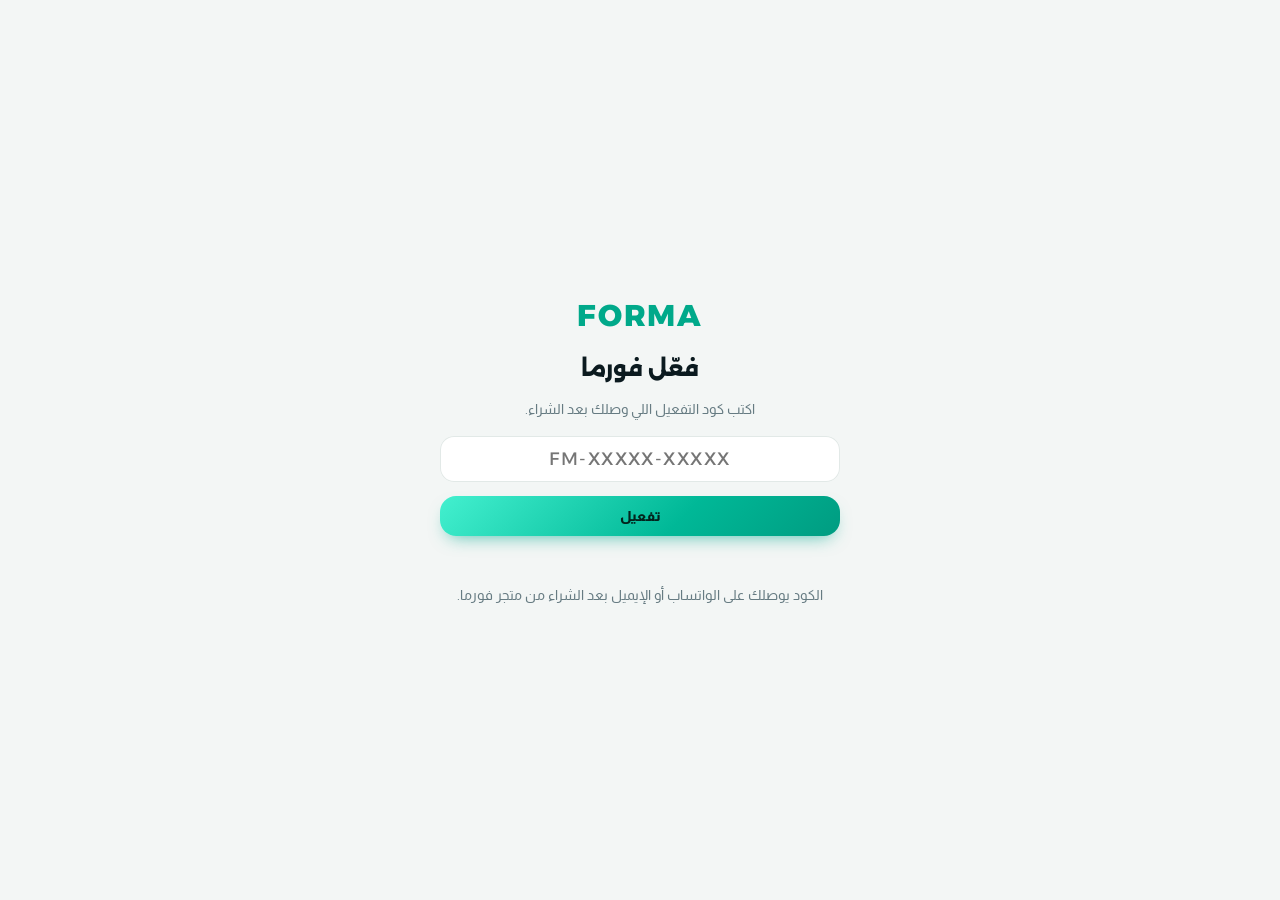
==== commit 7d2dc6ce: "FORMA 4.0 public: new logo, icons, lib modules Co-Authored-By: Claude Opus 5.5 <noreply@anthropic.co" ====
--- a/index.html
+++ b/index.html
@@ -5,11 +5,11 @@
 <meta name="viewport" content="width=device-width, initial-scale=1, viewport-fit=cover">
 <title>FORMA</title>
 <meta name="description" content="FORMA: أكلك وتمرينك ووزنك في مكان واحد">
-<meta name="theme-color" content="#F1F3F1" media="(prefers-color-scheme: light)">
-<meta name="theme-color" content="#0B0F0E" media="(prefers-color-scheme: dark)">
+<meta name="theme-color" content="#F3F6F5" media="(prefers-color-scheme: light)">
+<meta name="theme-color" content="#0F181C" media="(prefers-color-scheme: dark)">
 <link rel="manifest" href="manifest.webmanifest">
-<link rel="icon" href="icon-192.png" type="image/png">
-<link rel="apple-touch-icon" href="apple-touch-icon.png">
+<link rel="icon" href="brand/icon-192.png" type="image/png">
+<link rel="apple-touch-icon" href="brand/apple-touch-icon.png">
 <meta name="apple-mobile-web-app-capable" content="yes">
 <meta name="mobile-web-app-capable" content="yes">
 <meta name="apple-mobile-web-app-title" content="FORMA">
@@ -45,7 +45,7 @@
 .num{font-family:var(--display);font-variant-numeric:tabular-nums;letter-spacing:-.01em}
 header{position:sticky;top:env(safe-area-inset-top,0px);background:var(--bg);z-index:5;display:flex;align-items:center;justify-content:space-between;gap:8px;padding-block:14px 12px}
 .logo{direction:ltr;display:flex;align-items:center;gap:9px;color:var(--ink)}
-.logo .mk{width:32px;height:32px;flex:none;filter:drop-shadow(0 2px 6px rgba(16,179,109,.25))}.logo .wm{height:19px;width:auto;display:block}
+.logo .mk{width:32px;height:32px;flex:none;filter:drop-shadow(0 2px 6px rgba(22,35,41,.3))}.logo .wm{height:19px;width:auto;display:block}
 .hright{display:flex;align-items:center;gap:8px}
 .chipbtn{display:flex;align-items:center;gap:6px;background:var(--surface);border-radius:999px;padding:5px 12px;font-weight:700;font-size:13px;color:var(--ink);box-shadow:0 0 0 1px var(--line) inset}
 .chipbtn svg{width:15px;height:15px}
@@ -227,9 +227,7 @@
 <body>
 <div class="app">
   <header id="hdr">
-    <div class="logo" aria-label="FORMA"><svg class="mk" viewBox="0 0 512 512" aria-hidden="true"><defs><linearGradient id="fhbg" x1="0" y1="0" x2="1" y2="1"><stop offset="0" stop-color="#14211C"/><stop offset="1" stop-color="#050807"/></linearGradient><linearGradient id="fhgr" x1="0" y1="0" x2="1" y2="1"><stop offset="0" stop-color="#4DF5A8"/><stop offset="1" stop-color="#10B36D"/></linearGradient><linearGradient id="fhor" x1="0" y1="0" x2="1" y2="0"><stop offset="0" stop-color="#FF8A3D" stop-opacity="0"/><stop offset=".35" stop-color="#FF7A2F"/><stop offset="1" stop-color="#FF5A1F"/></linearGradient></defs><rect width="512" height="512" rx="120" fill="url(#fhbg)"/><g transform="translate(256 256) skewX(-12) translate(-256 -256)">
-<rect x="70" y="236" width="96" height="24" rx="12" fill="url(#fhor)"/><rect x="104" y="284" width="62" height="24" rx="12" fill="url(#fhor)"/><rect x="40" y="332" width="126" height="24" rx="12" fill="url(#fhor)"/>
-<path d="M182 112 H384 L362 178 H256 V226 H348 L326 292 H256 V400 H182 Z" fill="url(#fhgr)"/></g></svg><svg class="wm" viewBox="-60 -1490 6478 1490" aria-hidden="true"><path d="M-6.02 0H351.74L428.28 -536H998.46L1046.62 -874H476.44L513.42 -1138H1118.0L1168.74 -1490H206.4Z M1628.8400000000001 24C2064.0 24 2352.1 -389 2352.1 -893C2352.1 -1294 2126.7799999999997 -1514 1812.88 -1514C1369.98 -1514 1088.76 -1090 1088.76 -597C1088.76 -198 1313.22 24 1628.8400000000001 24ZM1645.1799999999998 -336C1513.6 -336 1446.52 -430 1446.52 -601C1446.52 -853 1560.9 -1154 1796.54 -1154C1928.12 -1154 1995.1999999999998 -1060 1995.1999999999998 -890C1995.1999999999998 -642 1885.12 -336 1645.1799999999998 -336Z M2307.38 0H2665.1400000000003L2731.36 -466H2897.34L3022.9 0H3387.54L3231.88 -555C3369.48 -641 3461.5 -785 3488.16 -970C3532.88 -1289 3369.48 -1490 3064.1800000000003 -1490H2519.8ZM2777.8 -788 2829.4 -1152H2989.36C3096.86 -1152 3154.48 -1079 3139.0 -970C3123.52 -861 3044.4 -788 2936.9 -788Z M3445.16 0H3796.04L3877.74 -576C3891.5 -672 3912.14 -862 3933.64 -1047C3949.12 -864 3965.46 -677 3977.5 -576L4047.16 0H4336.12L4566.6 -576C4608.74 -681 4680.98 -878 4748.0599999999995 -1065C4717.1 -876 4681.84 -676 4667.219999999999 -576L4585.5199999999995 0H4936.4L5148.82 -1490H4613.04L4432.44 -1024C4393.74 -923 4330.96 -750 4276.78 -597C4265.599999999999 -750 4251.84 -923 4240.66 -1024L4191.639999999999 -1490H3657.58Z M4971.66 0H5374.139999999999L5472.179999999999 -245H5900.459999999999L5926.259999999999 0H6317.5599999999995L6095.679999999999 -1490H5614.08ZM5600.32 -565 5605.48 -578C5677.719999999999 -758 5745.66 -932 5812.74 -1113C5828.219999999999 -932 5846.28 -758 5865.2 -578L5866.919999999999 -565Z" fill="currentColor"/></svg></div>
+    <div class="logo" aria-label="FORMA"><svg class="mk" viewBox="0 0 512 512" aria-hidden="true"><defs><radialGradient id="fhbg" cx="0" cy="0" r="1.25"><stop offset="0" stop-color="#A9C4C6"/><stop offset=".4" stop-color="#3D616D"/><stop offset=".62" stop-color="#162329"/><stop offset="1" stop-color="#010101"/></radialGradient></defs><rect width="512" height="512" rx="120" fill="url(#fhbg)"/><path transform="translate(106.0 151.3) scale(3.000)" fill="#DBEAE5" d="M26.8 21.2 L26.5 21.1 L26.6 20.9 L27.0 20.4 L28.5 17.2 L29.0 16.6 L29.5 15.5 L30.1 14.9 L30.3 14.5 L30.5 14.5 L30.6 14.8 L30.8 14.7 L30.8 14.5 L30.5 14.3 L30.6 13.8 L30.8 13.5 L30.9 13.1 L31.5 12.5 L32.6 10.0 L33.2 9.4 L33.3 9.0 L33.9 8.4 L34.1 7.9 L36.7 5.2 L37.2 5.0 L37.8 4.5 L38.3 4.3 L38.9 3.8 L40.0 3.3 L40.7 2.7 L41.3 2.6 L42.4 2.0 L43.0 1.9 L43.4 1.7 L44.4 1.6 L44.9 1.3 L46.0 1.3 L46.5 1.0 L46.9 0.9 L98.1 0.9 L98.5 1.0 L98.7 1.1 L98.5 1.8 L97.6 3.5 L97.4 3.9 L96.9 4.5 L95.7 7.0 L95.2 7.6 L94.0 10.1 L93.5 10.7 L93.3 11.2 L92.5 12.0 L92.2 12.6 L90.2 14.6 L89.7 14.8 L88.9 15.6 L88.4 15.8 L87.8 16.3 L87.3 16.5 L86.7 17.0 L86.3 17.2 L85.3 17.7 L84.7 17.8 L84.2 18.1 L83.6 18.2 L83.2 18.4 L82.6 18.5 L82.2 18.8 L80.6 18.8 L80.1 19.1 L79.8 19.2 L32.0 19.2 L31.7 19.2 L31.3 19.5 L30.7 19.5 L30.3 19.8 L29.3 19.9 L29.0 20.1 L26.8 21.2Z M14.5 44.9 L14.1 44.9 L14.0 44.5 L15.0 42.7 L15.1 42.3 L15.7 41.7 L16.5 39.9 L17.0 39.3 L17.5 38.2 L18.0 37.6 L18.9 35.8 L19.4 35.2 L19.6 34.7 L20.1 34.1 L20.3 33.6 L21.1 32.8 L21.4 32.3 L24.8 28.9 L25.2 28.7 L25.8 28.2 L29.0 26.6 L29.3 26.4 L29.7 26.3 L30.0 26.1 L30.6 26.0 L31.1 25.7 L31.9 25.7 L32.6 25.3 L34.7 25.3 L35.2 25.0 L35.5 25.0 L75.6 25.0 L76.0 25.0 L76.3 25.2 L76.8 25.0 L77.1 25.1 L77.1 25.3 L76.6 25.8 L76.5 26.2 L76.3 26.5 L75.4 28.4 L75.0 28.7 L74.8 28.6 L74.7 28.3 L74.5 28.4 L74.5 28.6 L74.8 28.8 L74.8 29.2 L74.4 30.0 L73.8 30.5 L73.8 31.0 L72.8 32.7 L72.7 33.1 L72.2 33.7 L71.7 34.8 L71.1 35.4 L70.9 35.9 L70.1 36.7 L69.9 37.3 L68.6 38.6 L68.0 38.9 L66.9 40.0 L66.4 40.2 L65.8 40.7 L65.3 40.9 L63.6 41.8 L63.0 41.9 L61.9 42.5 L61.0 42.6 L60.4 42.9 L59.3 42.9 L58.8 43.2 L58.5 43.2 L19.9 43.2 L19.2 43.5 L17.7 43.5 L17.2 43.9 L16.6 43.9 L16.2 44.2 L15.6 44.3 L14.5 44.9Z M2.1 68.3 L1.3 68.3 L1.3 68.0 L1.4 67.7 L1.9 67.1 L2.4 66.0 L2.9 65.4 L3.4 64.3 L4.0 63.7 L5.1 61.2 L5.7 60.6 L6.2 59.5 L6.7 58.9 L6.9 58.5 L7.4 57.9 L7.6 57.4 L12.0 53.0 L12.5 52.8 L13.1 52.2 L13.5 52.1 L13.8 51.9 L14.2 51.7 L16.6 50.5 L17.2 50.4 L17.7 50.1 L18.6 50.0 L19.1 49.8 L20.0 49.7 L20.4 49.4 L20.7 49.4 L48.6 49.4 L49.7 49.4 L49.9 49.5 L49.8 49.8 L49.4 50.1 L49.4 50.6 L48.8 51.6 L48.6 52.0 L48.1 52.6 L47.9 53.1 L47.4 53.6 L46.9 54.8 L46.4 55.4 L45.2 57.9 L44.7 58.5 L44.5 58.9 L44.0 59.5 L43.8 60.0 L40.1 63.7 L39.6 63.9 L39.0 64.4 L38.5 64.6 L36.1 65.9 L35.5 65.9 L35.1 66.2 L34.5 66.3 L34.1 66.5 L33.5 66.6 L33.0 66.9 L31.1 66.9 L30.5 67.3 L5.5 67.3 L5.3 67.3 L4.8 67.6 L3.9 67.6 L3.4 67.9 L2.5 68.0 L2.1 68.3Z"/></svg><svg class="wm" viewBox="0 0 232 40" aria-hidden="true"><path fill="none" stroke="currentColor" stroke-width="3.4" d="M8 34V6H27M8 19.5H24M62 34.5a14.25 14.25 0 1 0 0-28.5a14.25 14.25 0 1 0 0 28.5zM98 34V6h12.5a8 8 0 0 1 0 16H98m13 0 10 12M146 34V6l14 20 14-20v28M196 34l14-28 14 28m-23.5-10h19"/></svg></div>
     <div class="hright">
       <div class="chipbtn" title="أيام متتالية سجلت فيها"><span id="streakIco" style="display:flex"></span><span id="streakN" class="num">0</span></div>
       <button class="iconbtn" id="gearB" aria-label="ملفي والإعدادات"></button>
@@ -243,10 +241,13 @@
   <button data-tab="train"><svg viewBox="0 0 24 24"><path d="M2.5 10v4M5.5 7.5v9M18.5 7.5v9M21.5 10v4M5.5 12h13"/></svg>التمرين</button>
   <button data-tab="progress"><svg viewBox="0 0 24 24"><path d="M4 19.5h16"/><path d="M6 15.5l4-5 3 3 5-6.5"/></svg>تقدمي</button>
 </div></nav>
+<script src="lib/platform.js"></script>
+<script src="lib/cloud.js"></script>
 <script src="gate.js"></script>
 <script src="foods.js"></script>
 <script src="programs.js"></script>
 <script src="smart.js"></script>
+<script src="lib/coach.js"></script>
 <script src="app.js"></script>
 </body>
 </html>
--- a/plus.css
+++ b/plus.css
@@ -5,8 +5,8 @@
 .scanbox{position:relative;margin-top:12px;border-radius:20px;overflow:hidden;background:#000;aspect-ratio:4/3}
 .scanbox video{width:100%;height:100%;object-fit:cover;display:block}
 .scanframe{position:absolute;inset:0;display:grid;place-items:center;pointer-events:none}
-.scanframe i{width:72%;height:34%;border-radius:16px;box-shadow:0 0 0 2000px rgba(0,0,0,.38);outline:3px solid #3DCB95;outline-offset:-3px;position:relative;overflow:hidden}
-.scanframe i::after{content:"";position:absolute;left:0;right:0;top:0;height:2px;background:#3DCB95;box-shadow:0 0 12px #3DCB95;animation:scanline 1.6s ease-in-out infinite alternate}
+.scanframe i{width:72%;height:34%;border-radius:16px;box-shadow:0 0 0 2000px rgba(0,0,0,.38);outline:3px solid #5FD8CB;outline-offset:-3px;position:relative;overflow:hidden}
+.scanframe i::after{content:"";position:absolute;left:0;right:0;top:0;height:2px;background:#5FD8CB;box-shadow:0 0 12px #5FD8CB;animation:scanline 1.6s ease-in-out infinite alternate}
 @keyframes scanline{to{top:calc(100% - 2px)}}
 .scanmsg{position:absolute;inset:auto 0 10px;text-align:center;color:#fff;font-weight:700;font-size:13px;text-shadow:0 1px 3px rgba(0,0,0,.6)}
 
@@ -171,3 +171,202 @@
 .st-c{flex:0 0 28px;height:28px;border-radius:99px;border:2px solid var(--line);display:grid;place-items:center;font-size:14px;font-weight:800;color:var(--on-accent)}
 .st-list li.ok .st-c{background:var(--accent);border-color:var(--accent)}
 .st-list li.ok b{color:var(--muted);text-decoration:line-through;text-decoration-thickness:1.5px}
+
+/* 2.7.3: ملاحظات التمارين، وألوان الوجبات */
+.ex-note{display:block;width:100%;margin-top:10px;font:inherit;font-size:16px;line-height:1.6;padding:10px 12px;border-radius:12px;border:0;box-shadow:0 0 0 1px var(--line) inset;background:var(--raise);color:var(--ink);resize:vertical;min-height:46px}
+.ex-note::placeholder{color:var(--muted)}
+.ex .last:empty{display:none}
+.meal-g{--mc:#0E7C80;border-radius:16px;padding:8px 12px 4px;margin-top:10px;background:color-mix(in srgb,var(--mc) 8%,transparent);border-inline-start:4px solid var(--mc)}
+.meal-g .item{border-bottom-color:color-mix(in srgb,var(--mc) 18%,var(--line))}
+.meal-g .meal-h h3{color:var(--mc)}
+.meal-g.m0{--mc:#D08A1E}
+.meal-g.m1{--mc:#0E7C80}
+.meal-g.m2{--mc:#5B6CC9}
+.meal-g.m3{--mc:#C8501F}
+@media (prefers-color-scheme: dark){:root:not([data-theme="light"]) .meal-g.m0{--mc:#F0B04A}:root:not([data-theme="light"]) .meal-g.m1{--mc:#4FD1C5}:root:not([data-theme="light"]) .meal-g.m2{--mc:#8C9BF0}:root:not([data-theme="light"]) .meal-g.m3{--mc:#F07A4F}}
+:root[data-theme="dark"] .meal-g.m0{--mc:#F0B04A}:root[data-theme="dark"] .meal-g.m1{--mc:#4FD1C5}:root[data-theme="dark"] .meal-g.m2{--mc:#8C9BF0}:root[data-theme="dark"] .meal-g.m3{--mc:#F07A4F}
+
+/* 3.0: إحساس تطبيق */
+html{-webkit-tap-highlight-color:transparent}
+button,.qact,.chip{touch-action:manipulation;-webkit-user-select:none;user-select:none;transition:transform .12s ease,filter .12s ease}
+button:active:not(:disabled){transform:scale(.97);filter:brightness(.96)}
+nav button:active{transform:scale(.92)}
+#view.vin>*{animation:vin .26s cubic-bezier(.2,.8,.2,1) both}
+#view.vin>*:nth-child(2){animation-delay:.03s}#view.vin>*:nth-child(3){animation-delay:.06s}#view.vin>*:nth-child(n+4){animation-delay:.09s}
+@keyframes vin{from{opacity:0;transform:translateY(8px)}to{opacity:1;transform:none}}
+.sheet{animation:shup .3s cubic-bezier(.2,.85,.25,1) both;transition:transform .2s ease;overscroll-behavior:contain}
+.sheet-bg{animation:bgin .25s ease both}
+@keyframes shup{from{transform:translateY(100%)}to{transform:none}}
+@keyframes bgin{from{opacity:0}to{opacity:1}}
+@media (prefers-reduced-motion: reduce){#view.vin>*,.sheet,.sheet-bg{animation:none}}
+
+/* أزرار التصوير والباركود */
+.qacts{display:grid;grid-template-columns:1fr 1fr;gap:10px}
+.qact{display:flex;align-items:center;gap:10px;padding:13px 12px;border-radius:18px;background:var(--surface);color:var(--ink);text-align:right;box-shadow:0 0 0 1.5px color-mix(in srgb,var(--accent) 35%,var(--line)) inset}
+.qact svg{flex:none;width:30px;height:30px;padding:6px;border-radius:10px;background:var(--accent);stroke:#fff;fill:none;stroke-width:1.8;stroke-linecap:round;stroke-linejoin:round;box-sizing:content-box}
+.qact span{display:flex;flex-direction:column;min-width:0}
+.qact b{font-size:14.5px}
+.qact small{font-size:11.5px;color:var(--muted);font-weight:400;margin-top:2px}
+
+/* نصيحة فورما */
+.coach{background:color-mix(in srgb,var(--accent) 7%,var(--surface));box-shadow:0 0 0 1px color-mix(in srgb,var(--accent) 25%,var(--line)) inset}
+.coach-l{display:inline-flex;align-items:center;gap:6px;color:var(--accent)}
+.coach-l svg{width:16px;height:16px;fill:currentColor}
+.coach-n{padding:4px 6px;font-size:12px;color:var(--muted)}
+.coach-t{margin:8px 0 0;font-size:15.5px;line-height:1.8;color:var(--ink)}
+.coach-a{margin-top:12px;width:100%}
+
+/* التمرين */
+.ex-c small .up{color:var(--accent);font-weight:800}
+.ex-note{min-height:42px;font-size:15px;padding:9px 12px;resize:none;overflow:hidden}
+
+/* تصوير الأكل */
+.ph-img{position:relative;border-radius:18px;overflow:hidden;margin-top:6px;max-height:46vh}
+.ph-img img{display:block;width:100%;max-height:46vh;object-fit:cover}
+.ph-scan{position:absolute;inset:0;background:linear-gradient(180deg,transparent 0,color-mix(in srgb,var(--accent) 55%,transparent) 48%,transparent 52%);background-size:100% 220%;animation:phs 1.4s ease-in-out infinite alternate}
+@keyframes phs{from{background-position:0 100%}to{background-position:0 0}}
+.ph-top{display:flex;gap:12px;align-items:center;margin-top:4px}
+.ph-top img{width:84px;height:84px;object-fit:cover;border-radius:16px;flex:none}
+.ph-top h2{font-size:22px;margin:0 0 4px}
+.ph-top .pill{margin-top:6px}
+.ph-row{display:flex;align-items:center;gap:8px;padding:8px 10px;border-radius:14px;background:var(--raise);box-shadow:0 0 0 1px var(--line) inset}
+.ph-n{flex:1;min-width:0;display:flex;flex-direction:column}
+.ph-n b{font-size:14.5px}
+.ph-n small{font-size:12px;color:var(--muted)}
+.ph-g{display:flex;align-items:center;gap:4px;flex:none}
+.ph-g input{width:74px;text-align:center;padding:8px 6px}
+.ph-g span{font-size:12px;color:var(--muted)}
+
+/* الكود والسحابة */
+.lic-in{flex:1;min-width:0;text-align:center;letter-spacing:.06em;font-family:var(--display);text-transform:uppercase}
+
+/* ملخص الأسبوع */
+.wk-g{display:grid;grid-template-columns:repeat(4,1fr);gap:8px}
+.wk-g div{display:flex;flex-direction:column;align-items:center;gap:2px;padding:10px 4px;border-radius:14px;background:var(--raise);text-align:center}
+.wk-g b{font-size:18px;font-family:var(--display)}
+.wk-g b.ok{color:var(--accent)}
+.wk-g span{font-size:11px;color:var(--muted);line-height:1.3}
+
+/* احتفال الرقم القياسي */
+.confetti{position:fixed;inset:0;pointer-events:none;z-index:40;overflow:hidden}
+.confetti i{position:absolute;top:-12px;width:8px;height:12px;border-radius:2px;animation:conf 1.7s cubic-bezier(.25,.6,.4,1) forwards}
+@keyframes conf{0%{transform:translate(0,0) rotate(0)}100%{transform:translate(var(--x),105vh) rotate(var(--r));opacity:.9}}
+
+/* 3.1: هوية FORMA الجديدة (Neural Black, Deep Signal, Cognitive Slate, Neural Mist, Synapse White) */
+:root{--bg:#EEF3F2;--surface:#FFFFFF;--raise:#F4F8F7;--ink:#0E1C21;--muted:#56707A;--line:#D3E0DF;
+  --accent:#0E7C80;--accent-ink:#0A5E62;--accent-soft:#D8EEEC;--on-accent:#FFFFFF;
+  --hot:#D9662E;--hot-soft:#FBE6DA;--track:#DCE7E6;--slab:#162329;--on-slab:#DBEAE5;--slab-muted:#8DA9AD;--slab-accent:#5FD8CB}
+@media (prefers-color-scheme: dark){:root:not([data-theme="light"]){--bg:#03080A;--surface:#0D181D;--raise:#122128;--ink:#DBEAE5;--muted:#8DA9AD;--line:#1C2E35;
+  --accent:#4FD1C5;--accent-ink:#7FE3D8;--accent-soft:#10302F;--on-accent:#03140F;
+  --hot:#F08A5D;--hot-soft:#3A2218;--track:#18282E;--slab:#162329;--on-slab:#DBEAE5;--slab-muted:#8DA9AD;--slab-accent:#5FD8CB}}
+:root[data-theme="dark"]{--bg:#03080A;--surface:#0D181D;--raise:#122128;--ink:#DBEAE5;--muted:#8DA9AD;--line:#1C2E35;
+  --accent:#4FD1C5;--accent-ink:#7FE3D8;--accent-soft:#10302F;--on-accent:#03140F;
+  --hot:#F08A5D;--hot-soft:#3A2218;--track:#18282E;--slab:#162329;--on-slab:#DBEAE5;--slab-muted:#8DA9AD;--slab-accent:#5FD8CB}
+.hero{background:radial-gradient(130% 110% at 100% 0%,#3D616D 0%,#162329 48%,#010101 100%)}
+.logo .wm{height:15px;color:var(--ink)}
+.welcome .logo .wm{height:22px}
+
+/* 3.2: ألوان أحيى وواجهات أوضح */
+:root{--bg:#F2F6F6;--surface:#FFFFFF;--raise:#F5F9F9;--ink:#0B1A1F;--muted:#587078;--line:#DCE6E6;
+  --accent:#00A88F;--accent-ink:#00786A;--accent-soft:#D6F5EE;--on-accent:#FFFFFF;--grad:linear-gradient(135deg,#3DF2CF 0%,#00B496 55%,#00977F 100%);--on-grad:#02211B;
+  --hot:#FF6A3D;--hot-soft:#FFE6DC;--track:#E2ECEB;--slab:#0B1A1F;--slab-accent:#3DF2CF;--mc:#F5A524;--mf:#FF6B6B;
+  --shadow:0 1px 2px rgba(11,26,31,.05),0 8px 24px rgba(11,26,31,.07)}
+@media (prefers-color-scheme: dark){:root:not([data-theme="light"]){--bg:#05090B;--surface:#0E171B;--raise:#142128;--ink:#E6F2EE;--muted:#8FA9AE;--line:#1D2D33;
+  --accent:#2EE6C5;--accent-ink:#6FF2DA;--accent-soft:#0E3330;--on-accent:#021411;--hot:#FF7A4D;--hot-soft:#3B1E15;--track:#18262C;--slab:#0B1A1F;--slab-accent:#3DF2CF;--shadow:0 0 0 1px rgba(61,242,207,.03)}}
+:root[data-theme="dark"]{--bg:#05090B;--surface:#0E171B;--raise:#142128;--ink:#E6F2EE;--muted:#8FA9AE;--line:#1D2D33;
+  --accent:#2EE6C5;--accent-ink:#6FF2DA;--accent-soft:#0E3330;--on-accent:#021411;--hot:#FF7A4D;--hot-soft:#3B1E15;--track:#18262C;--slab:#0B1A1F;--slab-accent:#3DF2CF;--shadow:0 0 0 1px rgba(61,242,207,.03)}
+h1{font-weight:800;letter-spacing:-.01em}
+.card{border-radius:22px;box-shadow:var(--shadow),0 0 0 1px var(--line) inset}
+.hero{border-radius:26px;background:radial-gradient(70% 90% at 100% 0%,rgba(61,242,207,.30) 0%,rgba(61,242,207,0) 60%),radial-gradient(80% 100% at 0% 100%,rgba(61,97,109,.55) 0%,rgba(61,97,109,0) 60%),linear-gradient(160deg,#173540 0%,#0B1A1F 55%,#010101 100%);box-shadow:0 14px 34px -14px rgba(0,120,106,.55)}
+.hero .big{color:#fff}
+.mac.p .mbar i,.hero .mac.p .mbar i{background:var(--slab-accent)}
+.hero .mac.c .v{color:#FFC23D}.hero .mac.c .mbar i{background:#FFC23D}
+.hero .mac.f .v{color:#FF7A6B}.hero .mac.f .mbar i{background:#FF7A6B}
+button.primary,.primary,.qact svg{background:var(--grad);color:var(--on-grad)}
+button.primary,.primary{font-weight:800;border-radius:16px;box-shadow:0 8px 18px -8px rgba(0,168,143,.7)}
+.hero button.primary{box-shadow:0 8px 22px -6px rgba(61,242,207,.55)}
+.qact svg{stroke:var(--on-grad)}
+.qact{box-shadow:var(--shadow),0 0 0 1px var(--line) inset}
+.seg button[aria-pressed=true],.meals button[aria-pressed=true]{background:var(--accent);color:var(--on-accent);box-shadow:0 6px 14px -8px var(--accent)}
+.seg button[aria-pressed=true] small{color:var(--on-accent)}
+.progress i{background:var(--grad)}
+.pill{background:var(--accent-soft);color:var(--accent-ink)}
+nav button[aria-current=page]{color:var(--accent-ink)}
+nav button[aria-current=page] svg{background:var(--accent-soft);border-radius:12px;padding:3px 14px;box-sizing:content-box;stroke:var(--accent-ink)}
+.coach{background:linear-gradient(135deg,color-mix(in srgb,var(--accent) 13%,var(--surface)),var(--surface) 70%);box-shadow:var(--shadow),0 0 0 1px color-mix(in srgb,var(--accent) 30%,var(--line)) inset}
+.coach-l{color:var(--accent-ink);font-weight:800}
+.coach-a{background:var(--accent);color:var(--on-accent);font-weight:800}
+.wk-g b.ok{color:var(--accent-ink)}
+
+/* 4.0: واجهة جديدة. فاتح نظيف، وداكن حي (مو أسود) */
+:root{--bg:#F3F6F5;--surface:#FFFFFF;--raise:#EEF3F2;--ink:#0B1A1F;--muted:#667B82;--line:#E2E9E7;
+  --accent:#00A98A;--accent-ink:#00826B;--accent-soft:#DCF5EE;--on-accent:#FFFFFF;--track:#E4ECEA;
+  --hot:#FF6A3D;--hot-soft:#FFE7DE;--grad:linear-gradient(135deg,#43F0CF 0%,#00B897 60%,#009C81 100%);--on-grad:#03241D;
+  --shadow:0 1px 2px rgba(11,26,31,.04),0 10px 28px rgba(11,26,31,.07);--r:22px}
+@media (prefers-color-scheme: dark){:root:not([data-theme="light"]){--bg:#0F181C;--surface:#17242A;--raise:#1E2D34;--ink:#F0F7F5;--muted:#97ADB3;--line:#26373E;
+  --accent:#3DF2CF;--accent-ink:#7AF5DE;--accent-soft:#163E3A;--on-accent:#03241D;--track:#25363C;--hot:#FF7F55;--hot-soft:#40241A;
+  --shadow:0 10px 30px -12px rgba(0,0,0,.45),0 0 0 1px rgba(255,255,255,.02)}}
+:root[data-theme="dark"]{--bg:#0F181C;--surface:#17242A;--raise:#1E2D34;--ink:#F0F7F5;--muted:#97ADB3;--line:#26373E;
+  --accent:#3DF2CF;--accent-ink:#7AF5DE;--accent-soft:#163E3A;--on-accent:#03241D;--track:#25363C;--hot:#FF7F55;--hot-soft:#40241A;
+  --shadow:0 10px 30px -12px rgba(0,0,0,.45),0 0 0 1px rgba(255,255,255,.02)}
+@media (prefers-color-scheme: dark){:root:not([data-theme="light"]) body{background:radial-gradient(120% 60% at 100% -10%,rgba(61,242,207,.10),transparent 60%),var(--bg)}}
+:root[data-theme="dark"] body{background:radial-gradient(120% 60% at 100% -10%,rgba(61,242,207,.10),transparent 60%),var(--bg)}
+.card{box-shadow:var(--shadow);border-radius:var(--r)}
+.th{display:flex;flex-direction:column;gap:2px;padding-top:2px}
+.th h1{font-size:27px;font-weight:800;letter-spacing:-.01em}
+.th .hotc{color:var(--hot);font-weight:800}
+/* الحلقات */
+.ring{--p:0;--c:var(--accent);border-radius:50%;background:conic-gradient(var(--c) calc(var(--p) * 360deg),var(--track) 0);display:grid;place-items:center;flex:none;transition:--p .6s}
+.ring>div{background:var(--surface);border-radius:50%;display:flex;flex-direction:column;align-items:center;justify-content:center;text-align:center}
+.ring.lg{width:152px;height:152px}.ring.lg>div{width:126px;height:126px}
+.ring.lg b{font:800 33px/1 var(--display);letter-spacing:-.02em;color:var(--ink)}
+.ring.lg span{font-size:12px;font-weight:700;color:var(--muted);margin-top:5px}
+.ring.over{--c:var(--hot)}.ring.over b{color:var(--hot)}
+.ring.sm{width:58px;height:58px}.ring.sm>div{width:46px;height:46px}
+.ring.sm b{font:800 13px var(--display);color:var(--ink)}
+.hero2{padding:18px}
+.h2-top{display:flex;align-items:center;gap:18px}
+.h2-st{display:flex;flex-direction:column;gap:11px;flex:1;min-width:0}
+.h2-st span{display:block;font-size:11.5px;font-weight:700;color:var(--muted)}
+.h2-st b{font:800 19px var(--display);color:var(--ink)}.h2-st b small{font-size:12px;font-weight:700}
+.h2-st b.acc{color:var(--accent-ink)}
+.h2-m{display:flex;margin-top:16px;padding-top:14px;border-top:1px solid var(--line)}
+.mring{flex:1;display:flex;flex-direction:column;align-items:center;gap:6px}
+.mring span{font-size:11.5px;font-weight:700;color:var(--ink)}.mring i{font-style:normal;color:var(--muted);font-weight:400}
+.mring.p .ring{--c:var(--accent)}.mring.c .ring{--c:#FFB020}.mring.f .ring{--c:#FF6B6B}
+.h2-sug{width:100%;margin-top:12px;padding:10px;border-radius:14px;background:var(--accent-soft);color:var(--accent-ink);font-weight:800;box-shadow:none}
+/* الأزرار السريعة */
+.qa4{display:flex;gap:6px}
+.qa4 button{flex:1;background:none;box-shadow:none;padding:0;display:flex;flex-direction:column;align-items:center;gap:7px;color:var(--ink);font-size:11.5px;font-weight:700}
+.qa4 button svg{width:56px;height:56px;box-sizing:border-box;padding:16px;border-radius:19px;background:var(--surface);box-shadow:var(--shadow);stroke:var(--accent-ink);fill:none;stroke-width:1.9;stroke-linecap:round;stroke-linejoin:round}
+.qa4 #photoB svg{background:var(--grad);stroke:var(--on-grad);box-shadow:0 10px 20px -8px rgba(0,169,138,.75)}
+/* كرت التمرين */
+.wo{display:flex;justify-content:space-between;align-items:center;gap:12px;border-radius:24px;padding:18px;color:#fff;background:radial-gradient(85% 130% at 100% 0%,rgba(67,240,207,.55),rgba(67,240,207,0) 62%),linear-gradient(150deg,#145263 0%,#0C2730 60%,#0A1C22 100%);box-shadow:0 14px 30px -14px rgba(0,120,106,.7)}
+.wo-l{min-width:0}.wo .lbl{color:rgba(255,255,255,.75)}
+.wo b{display:block;font:800 20px var(--display);margin:3px 0}
+.wo .sub{color:rgba(255,255,255,.78)}
+.wo-p{height:4px;width:150px;max-width:100%;border-radius:9px;background:rgba(255,255,255,.18);margin-top:12px;overflow:hidden}
+.wo-p i{display:block;height:100%;background:#43F0CF;border-radius:9px}
+.wo-go{background:#fff;color:#03241D;font-weight:800;font-size:15px;padding:13px 22px;border-radius:16px;box-shadow:0 6px 16px -6px rgba(0,0,0,.35);flex:none}
+.wo .pill{background:rgba(255,255,255,.16);color:#fff;flex:none}
+/* فورما يقول */
+.coach{display:flex;gap:11px;align-items:flex-start;background:var(--surface);box-shadow:var(--shadow)}
+.coach-av .mk{width:34px;height:34px;display:block}
+.coach-b{flex:1;min-width:0}
+.coach-l{color:var(--accent-ink);font-weight:800;font-size:12.5px}
+.coach-t{margin-top:4px;font-size:15px;line-height:1.75}
+.coach-a{margin-top:10px;width:auto;padding:9px 16px;background:var(--accent-soft);color:var(--accent-ink);box-shadow:none}
+/* الشريط السفلي وزر + */
+nav .in{align-items:flex-start}
+nav .fab{flex:none;width:58px;height:58px;border-radius:50%;padding:0;margin:-24px 4px 0;background:var(--grad);display:grid;place-items:center;box-shadow:0 12px 24px -8px rgba(0,169,138,.8),0 0 0 5px var(--bg)}
+nav .fab svg{width:26px;height:26px;stroke:var(--on-grad);stroke-width:2.6;fill:none;stroke-linecap:round;background:none!important;padding:0!important}
+nav button[aria-current=page]{color:var(--accent-ink)}
+nav button[aria-current=page] svg{background:var(--accent-soft);border-radius:12px;padding:3px 14px;box-sizing:content-box;stroke:var(--accent-ink)}
+.addg{display:grid;grid-template-columns:1fr 1fr;gap:10px;margin-top:12px}
+.addg button{display:flex;flex-direction:column;align-items:flex-start;gap:4px;padding:14px;border-radius:18px;background:var(--raise);box-shadow:none;color:var(--ink);text-align:right}
+.addg button.wide{grid-column:1/-1;background:var(--grad);color:var(--on-grad)}
+.addg button.wide small{color:var(--on-grad);opacity:.8}
+.addg svg{width:26px;height:26px;stroke:var(--accent-ink);fill:none;stroke-width:1.9;stroke-linecap:round;stroke-linejoin:round;margin-bottom:4px}
+.addg b{font-size:14.5px}.addg small{font-size:11.5px;color:var(--muted);font-weight:400}
+nav .in{display:flex!important;flex-wrap:nowrap;grid-template-columns:none}
+nav .in>button:not(.fab){flex:1;min-width:0}
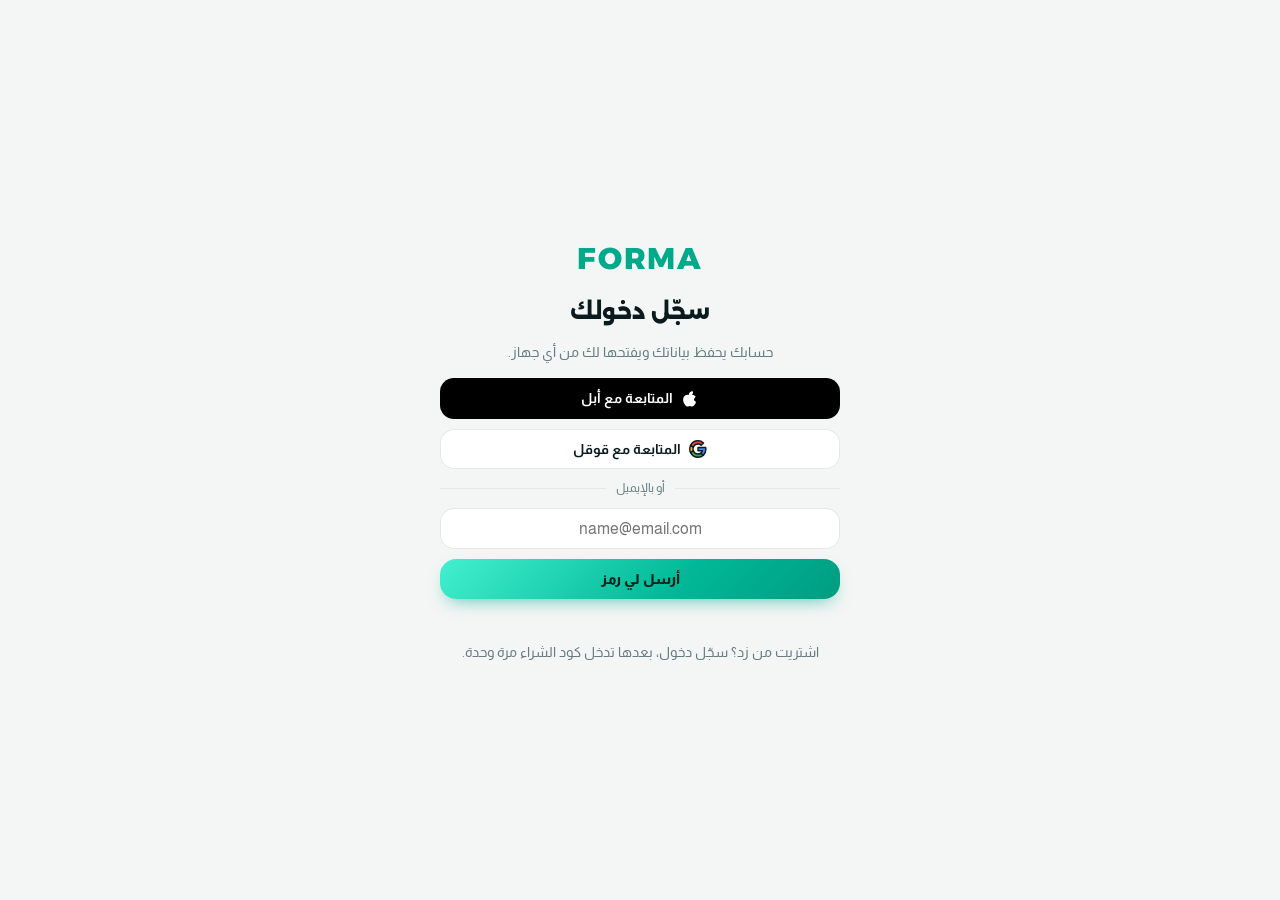
==== commit 0ab2d76f: "5.0.0: login with Apple, Google or email; link Zid code to account; account sync - supabase/migratio" ====
--- a/index.html
+++ b/index.html
@@ -96,7 +96,7 @@
 .pill.hot{background:var(--hot-soft);color:var(--hot)}
 .pill.mute{background:var(--track);color:var(--muted)}
 /* inputs */
-input[type=search],input[type=number],input[type=text],input[type=date]{font-family:var(--body);font-size:16px;width:100%;padding:12px 14px;border-radius:14px;border:0;box-shadow:0 0 0 1px var(--line) inset;background:var(--surface);color:var(--ink);min-width:0}
+input[type=search],input[type=number],input[type=text],input[type=date],input[type=email]{font-family:var(--body);font-size:16px;width:100%;padding:12px 14px;border-radius:14px;border:0;box-shadow:0 0 0 1px var(--line) inset;background:var(--surface);color:var(--ink);min-width:0}
 .field{display:flex;flex-direction:column;gap:6px;min-width:0}
 .field label,.flabel{font-size:12.5px;color:var(--muted);font-weight:700}
 .grid2{display:grid;grid-template-columns:1fr 1fr;gap:10px}
@@ -242,6 +242,7 @@
   <button data-tab="progress"><svg viewBox="0 0 24 24"><path d="M4 19.5h16"/><path d="M6 15.5l4-5 3 3 5-6.5"/></svg>تقدمي</button>
 </div></nav>
 <script src="lib/platform.js"></script>
+<script src="lib/auth.js"></script>
 <script src="lib/cloud.js"></script>
 <script src="gate.js"></script>
 <script src="foods.js"></script>
--- a/plus.css
+++ b/plus.css
@@ -83,10 +83,10 @@
 .mx>span{display:inline-flex;align-items:baseline;gap:2px}
 .mx b{font-weight:600;color:var(--muted);font-variant-numeric:tabular-nums}
 .mp{color:var(--mp)}.mc{color:var(--mc)}.mf{color:var(--mf)}
-.item.fi{align-items:center}
-.item.fi .n small{font-size:12px}
+.item.fi{align-items:center;padding:9px 0}
+.item.fi .n small{font-size:12px;color:var(--muted);line-height:1.4}
 .kc{display:flex;flex-direction:column;align-items:center;font-family:var(--display);font-weight:800;font-size:16px;line-height:1.1;min-width:44px;color:var(--ink)}
-.kc small{font-size:10.5px;font-weight:500;color:var(--muted)}
+.kc small{font-size:10.5px;font-weight:600;color:var(--muted)}
 /* ملخص اليوم فوق صفحة الأكل */
 .fsum{position:sticky;top:calc(62px + env(safe-area-inset-top,0px));z-index:4;background:var(--surface);border-radius:22px;padding:12px 12px 14px;box-shadow:0 0 0 1px var(--line) inset,0 6px 18px rgba(0,0,0,.06)}
 .fs-top{display:flex;align-items:center;justify-content:space-between;gap:8px}
@@ -176,9 +176,12 @@
 .ex-note{display:block;width:100%;margin-top:10px;font:inherit;font-size:16px;line-height:1.6;padding:10px 12px;border-radius:12px;border:0;box-shadow:0 0 0 1px var(--line) inset;background:var(--raise);color:var(--ink);resize:vertical;min-height:46px}
 .ex-note::placeholder{color:var(--muted)}
 .ex .last:empty{display:none}
-.meal-g{--mc:#0E7C80;border-radius:16px;padding:8px 12px 4px;margin-top:10px;background:color-mix(in srgb,var(--mc) 8%,transparent);border-inline-start:4px solid var(--mc)}
+.meal-g{--mc:#0E7C80;border-radius:16px;padding:9px 12px 6px;margin-top:12px;background:color-mix(in srgb,var(--mc) 8%,transparent);border-inline-start:4px solid var(--mc)}
 .meal-g .item{border-bottom-color:color-mix(in srgb,var(--mc) 18%,var(--line))}
-.meal-g .meal-h h3{color:var(--mc)}
+.meal-g .meal-h{display:flex;align-items:center;justify-content:space-between;gap:8px;margin-bottom:4px}
+.meal-g .meal-h h3{color:var(--mc);display:flex;align-items:center;gap:8px;flex-wrap:wrap;font-size:14.5px;line-height:1.25}
+.meal-g .meal-h h3 .sub{font-size:12.5px;color:var(--muted);font-weight:600}
+.meal-g .meal-h .mx{margin-top:0;align-self:center;font-size:11.5px;gap:7px}
 .meal-g.m0{--mc:#D08A1E}
 .meal-g.m1{--mc:#0E7C80}
 .meal-g.m2{--mc:#5B6CC9}
@@ -327,12 +330,12 @@
 .hero2{padding:18px}
 .h2-top{display:flex;align-items:center;gap:18px}
 .h2-st{display:flex;flex-direction:column;gap:11px;flex:1;min-width:0}
-.h2-st span{display:block;font-size:11.5px;font-weight:700;color:var(--muted)}
+.h2-st span{display:block;font-size:12px;font-weight:700;color:var(--muted)}
 .h2-st b{font:800 19px var(--display);color:var(--ink)}.h2-st b small{font-size:12px;font-weight:700}
 .h2-st b.acc{color:var(--accent-ink)}
 .h2-m{display:flex;margin-top:16px;padding-top:14px;border-top:1px solid var(--line)}
 .mring{flex:1;display:flex;flex-direction:column;align-items:center;gap:6px}
-.mring span{font-size:11.5px;font-weight:700;color:var(--ink)}.mring i{font-style:normal;color:var(--muted);font-weight:400}
+.mring span{font-size:12px;font-weight:700;color:var(--ink)}.mring i{font-style:normal;color:var(--muted);font-weight:500;font-size:11px}
 .mring.p .ring{--c:var(--accent)}.mring.c .ring{--c:#FFB020}.mring.f .ring{--c:#FF6B6B}
 .h2-sug{width:100%;margin-top:12px;padding:10px;border-radius:14px;background:var(--accent-soft);color:var(--accent-ink);font-weight:800;box-shadow:none}
 /* الأزرار السريعة */
@@ -370,3 +373,148 @@
 .addg b{font-size:14.5px}.addg small{font-size:11.5px;color:var(--muted);font-weight:400}
 nav .in{display:flex!important;flex-wrap:nowrap;grid-template-columns:none}
 nav .in>button:not(.fab){flex:1;min-width:0}
+.trial{display:flex;align-items:center;justify-content:space-between;gap:10px;padding:13px 16px;border-radius:18px;text-decoration:none;color:var(--ink);background:var(--hot-soft);box-shadow:0 0 0 1px color-mix(in srgb,var(--hot) 35%,transparent) inset}
+.trial span{display:flex;flex-direction:column;gap:2px;min-width:0}.trial b{font-size:14.5px}.trial small{font-size:12px;color:var(--muted)}
+.trial i{font-style:normal;font-weight:800;color:var(--hot);white-space:nowrap}
+
+/* 4.3 لوحة المستخدمين */
+.ubars{display:flex;align-items:flex-end;gap:4px;height:96px;direction:ltr}
+.ubars i{flex:1;height:100%;display:flex;flex-direction:column;justify-content:flex-end;align-items:center;gap:2px;font-style:normal;min-width:0}
+.ubars b{display:block;flex:none;width:100%;min-height:2px;border-radius:5px 5px 2px 2px;background:var(--accent)}
+.ubars em{font-style:normal;font-size:9.5px;color:var(--muted);order:-1}
+
+/* 4.3.3 دليل التثبيت */
+.ins{padding-bottom:120px}
+.ins h1{font-size:24px}
+.ins-free{font-size:13px;padding:5px 12px}
+.ins .card{padding:14px}
+.ins-steps{gap:16px}
+.ins-st{display:flex;flex-direction:column;gap:9px;align-items:stretch}
+.ins-steps li.ins-st{align-items:stretch}
+.ins-h{display:flex;align-items:flex-start;gap:10px;font-size:15px;line-height:1.55}
+.ins-n{flex:0 0 28px;height:28px;border-radius:999px;display:grid;place-items:center;background:var(--accent);color:var(--on-accent);font-weight:800;font-size:14px}
+.ins-st+.ins-st{border-top:1px solid var(--line);padding-top:14px}
+.mk{margin-inline-start:38px;border-radius:14px;background:var(--raise);border:1px solid var(--line);font-size:12.5px;color:var(--muted);overflow:hidden}
+.mk svg{width:18px;height:18px;stroke:currentColor;fill:none;stroke-width:1.9;stroke-linecap:round;stroke-linejoin:round}
+.mk svg circle{fill:currentColor;stroke:none}
+.mk .hot{color:var(--accent);position:relative}
+.mk-bar{display:flex;align-items:center;gap:8px;padding:9px}
+.mk-url{flex:1;display:flex;align-items:center;gap:8px;justify-content:center;background:var(--surface);border-radius:999px;padding:8px 12px;direction:ltr;font-size:12px}
+.mk-url i{font-style:normal;opacity:.6}
+.mk-dot{flex:0 0 36px;height:36px;border-radius:999px;display:grid;place-items:center;background:var(--surface);font-size:18px;font-weight:800;line-height:1}
+.mk-dot.hot,.mk-tb i.hot{background:var(--accent);color:var(--on-accent);animation:mkp 1.6s ease-out infinite}
+.mk-tb{display:flex;justify-content:space-around;align-items:center;padding:8px}
+.mk-tb i{width:36px;height:36px;border-radius:999px;display:grid;place-items:center;font-style:normal;font-size:20px}
+.mk-list>div{display:flex;align-items:center;gap:10px;padding:10px 12px;border-top:1px solid var(--line)}
+.mk-list>div:first-child{border-top:0}
+.mk-list>div.hot{background:var(--accent-soft);color:var(--ink);font-weight:700;box-shadow:inset 3px 0 0 var(--accent),inset -3px 0 0 var(--accent)}
+.mk-list>div.hot svg{color:var(--accent)}
+.mk-list small,.mk-sw small{display:block;font-weight:500;font-size:11px;color:var(--muted);direction:ltr;text-align:start}
+.mk-more{justify-content:center;font-size:11.5px}
+.mk-top{display:flex;justify-content:space-between;align-items:center;gap:6px;padding:9px 12px;border-bottom:1px solid var(--line);font-size:11.5px}
+.mk-top b{color:var(--ink);font-size:11.5px}
+.mk-top .hot{background:var(--accent);color:var(--on-accent);font-weight:800;padding:4px 10px;border-radius:999px;animation:mkp 1.6s ease-out infinite}
+.mk-app{display:flex;align-items:center;gap:10px;padding:10px 12px;color:var(--ink);font-weight:700}
+.mk-app img{border-radius:8px}
+.mk-sw{display:flex;align-items:center;justify-content:space-between;padding:10px 12px;border-top:1px solid var(--line);color:var(--ink)}
+.mk-sw i{width:40px;height:24px;border-radius:999px;background:#34C759;position:relative;flex:none;box-shadow:0 0 0 3px var(--accent-soft)}
+.mk-sw i::after{content:"";position:absolute;top:2px;inset-inline-end:2px;width:20px;height:20px;border-radius:999px;background:#fff}
+@keyframes mkp{0%{box-shadow:0 0 0 0 color-mix(in srgb,var(--accent) 55%,transparent)}100%{box-shadow:0 0 0 10px transparent}}
+.ins-arrow{position:fixed;z-index:30;display:flex;flex-direction:column;align-items:center;gap:2px;pointer-events:none;color:var(--accent);font-weight:800;font-size:13px}
+.ins-arrow svg{width:46px;height:46px;stroke:currentColor;fill:none;stroke-width:2.6;stroke-linecap:round;stroke-linejoin:round;filter:drop-shadow(0 2px 6px rgba(0,0,0,.25))}
+.ins-arrow span{background:var(--accent);color:var(--on-accent);padding:4px 10px;border-radius:999px;box-shadow:0 4px 14px rgba(0,0,0,.2)}
+.ins-arrow.bc,.ins-arrow.bl,.ins-arrow.br{bottom:calc(6px + env(safe-area-inset-bottom,0px));animation:insb 1.1s ease-in-out infinite}
+.ins-arrow.bc{left:50%;margin-left:-45px;width:90px}
+.ins-arrow.br{right:4px}
+.ins-arrow.bl{left:4px}
+.ins-arrow.tr,.ins-arrow.tl{top:calc(4px + env(safe-area-inset-top,0px));flex-direction:column-reverse;animation:inst 1.1s ease-in-out infinite}
+.ins-arrow.tr{right:6px}
+.ins-arrow.tl{left:6px}
+@keyframes insb{0%,100%{transform:translateY(0)}50%{transform:translateY(9px)}}
+@keyframes inst{0%,100%{transform:translateY(0)}50%{transform:translateY(-9px)}}
+@media (prefers-reduced-motion: reduce){.ins-arrow,.mk .hot,.mk-top .hot{animation:none}}
+
+/* 4.3.6 حفظ التمرين */
+.wk-saved{color:var(--accent);font-weight:700}
+
+/* 4.4 مسار البداية */
+.frow{display:grid;grid-template-columns:7.5em 1fr 2.2em;align-items:center;gap:8px;font-size:13px}
+.frow i{height:10px;border-radius:6px;background:var(--track);overflow:hidden;direction:rtl;display:flex}
+.frow b{display:block;height:100%;background:var(--accent);border-radius:6px}
+.frow .num{text-align:left;color:var(--muted)}
+
+/* 4.5 وزن اليوم والماء */
+.dq{display:grid;grid-template-columns:1fr 1fr;gap:10px}
+.dq-c{display:flex;flex-direction:column;gap:8px;padding:14px;min-width:0}
+.dq-h{display:flex;align-items:center;justify-content:space-between;gap:6px;min-height:24px}
+.dq-v{display:flex;align-items:baseline;gap:5px}
+.dq-v b{font-family:var(--display);font-size:28px;line-height:1.1;font-weight:800}
+.dq-v small{color:var(--muted);font-size:12.5px}
+.dq-e{padding:2px 6px;font-size:12.5px}
+.dq-c input{padding:10px 12px}
+.dq-c .primary{padding:10px}
+.wtr-bar{height:8px;border-radius:6px;background:var(--track);overflow:hidden;display:flex;direction:rtl}
+.wtr-bar i{display:block;height:100%;background:#38BDF8;border-radius:6px;transition:width .35s cubic-bezier(.2,.8,.2,1)}
+.dq-b{display:flex;gap:6px;margin-top:auto}
+.wtr-p{flex:1;display:flex;align-items:center;justify-content:center;gap:6px;background:#38BDF8;color:#03263A;padding:10px}
+.wtr-p svg{width:18px;height:18px;fill:currentColor;stroke:none}
+.wtr-m{flex:0 0 40px;padding:10px 0;font-size:18px;line-height:1}
+.wtr-m:disabled{opacity:.35}
+@media (max-width:340px){.dq{grid-template-columns:1fr}}
+
+/* 4.5 توزيع السعرات */
+.mx{gap:10px}
+.mx-bar{display:flex;height:10px;border-radius:6px;overflow:hidden;gap:2px}
+.mx-bar i{display:block;transition:flex .3s}
+.mx-bar .p{background:var(--mp)}.mx-bar .c{background:var(--mc)}.mx-bar .f{background:var(--mf)}
+.mx-in{display:grid;grid-template-columns:repeat(3,1fr);gap:8px}
+.mx-f{display:flex;flex-direction:column;gap:4px;font-size:12.5px;font-weight:700}
+.mx-f.p span{color:var(--mp)}.mx-f.c span{color:var(--mc)}.mx-f.f span{color:var(--mf)}
+.mx-f div{position:relative}
+.mx-f input{padding-inline-end:26px;text-align:center}
+.mx-f i{position:absolute;inset-inline-end:10px;top:50%;transform:translateY(-50%);font-style:normal;color:var(--muted)}
+#mxSum.bad{color:var(--mf);font-weight:700}
+.mx-pre{flex-wrap:wrap}
+.mx-pre small{color:var(--muted);font-weight:500}
+
+/* 4.5 سلاسة اللمس */
+button,a,.chip,.item,[data-go]{touch-action:manipulation;-webkit-user-select:none;user-select:none}
+button{transition:transform .12s ease,opacity .15s ease,background-color .2s ease}
+button:active:not(:disabled){transform:scale(.97)}
+html,body{overscroll-behavior-y:none}
+@media (prefers-reduced-motion: reduce){button{transition:none}button:active:not(:disabled){transform:none}.wtr-bar i,.mx-bar i{transition:none}}
+
+/* 4.6 عضوية المؤسسين */
+.fnd-offer{background:linear-gradient(135deg,color-mix(in srgb,#E3B341 18%,var(--surface)),var(--surface));box-shadow:0 0 0 1px color-mix(in srgb,#C99A2E 45%,transparent) inset}
+.fnd-offer em{font-style:normal;color:#A87A12}
+.fnd-offer i{color:#A87A12}
+.fnd-tag{color:#A87A12;font-weight:800}
+.fnd-card{background:linear-gradient(160deg,color-mix(in srgb,#E3B341 16%,var(--surface)) 0%,var(--surface) 70%);box-shadow:0 0 0 1px color-mix(in srgb,#C99A2E 40%,transparent) inset}
+.fnd-badge{width:34px;height:34px;border-radius:999px;display:grid;place-items:center;background:linear-gradient(135deg,#F5D27A,#C99A2E);color:#3A2A05;font-size:17px}
+.fnd-l{margin:0;padding-inline-start:18px;display:flex;flex-direction:column;gap:5px;font-size:13.5px}
+.fnd-l li::marker{color:#C99A2E}
+.fnd-sw input{width:22px;height:22px;accent-color:#C99A2E}
+@media (prefers-color-scheme: dark){:root:not([data-theme="light"]) .fnd-offer em,:root:not([data-theme="light"]) .fnd-offer i,:root:not([data-theme="light"]) .fnd-tag{color:#F2C960}}
+:root[data-theme="dark"] .fnd-offer em,:root[data-theme="dark"] .fnd-offer i,:root[data-theme="dark"] .fnd-tag{color:#F2C960}
+/* الثيم الذهبي (للمؤسسين) */
+:root[data-gold]{--accent:#B8860B;--accent-ink:#8A6408;--accent-soft:#F6ECD2;--on-accent:#FFFFFF;--grad:linear-gradient(135deg,#F5D27A 0%,#D4A22A 55%,#B8860B 100%);--on-grad:#2E2003}
+@media (prefers-color-scheme: dark){:root[data-gold]:not([data-theme="light"]){--accent:#F2C960;--accent-ink:#F7DA8C;--accent-soft:#3A2F12;--on-accent:#2A1E02;--grad:linear-gradient(135deg,#F7DA8C 0%,#E3B341 55%,#C99A2E 100%);--on-grad:#2A1E02}}
+:root[data-gold][data-theme="dark"]{--accent:#F2C960;--accent-ink:#F7DA8C;--accent-soft:#3A2F12;--on-accent:#2A1E02;--grad:linear-gradient(135deg,#F7DA8C 0%,#E3B341 55%,#C99A2E 100%);--on-grad:#2A1E02}
+
+/* 4.6.3 نهاية البرنامج */
+.pend{margin-top:10px;gap:8px;box-shadow:0 0 0 1px color-mix(in srgb,var(--accent) 40%,transparent) inset}
+.pend b{font-size:15px}
+
+/* 4.8 التنبيهات */
+.nt-r{padding:6px 0;border-bottom:1px solid var(--line)}
+.nt-r small{font-weight:500;margin-inline-start:6px}
+.nt-r input{width:22px;height:22px;accent-color:var(--accent)}
+
+/* 4.9 خيارات البرجر */
+.xtra{display:flex;flex-wrap:wrap;gap:8px;margin:10px 0 2px}
+.xtra button{flex:1;background:var(--surface);color:var(--ink);box-shadow:0 0 0 1px var(--line) inset}
+.xtra button[aria-pressed="true"]{background:var(--accent-soft);color:var(--accent-ink);box-shadow:0 0 0 1.5px var(--accent) inset}
+.xtra button{padding-inline:6px}.xtra small{display:block;font-weight:500;color:var(--muted);font-size:11px}
+.est{font-style:normal;font-size:10px;opacity:.75;border:1px solid currentColor;border-radius:6px;padding:0 4px;margin-inline-start:2px}
+/* 4.10 مشاركة التمرين: معاينة الستيكر الشفاف على مربعات */
+.share-img.trans{background:repeating-conic-gradient(#2a3236 0 25%,#1b2124 0 50%) 0 0/24px 24px}
